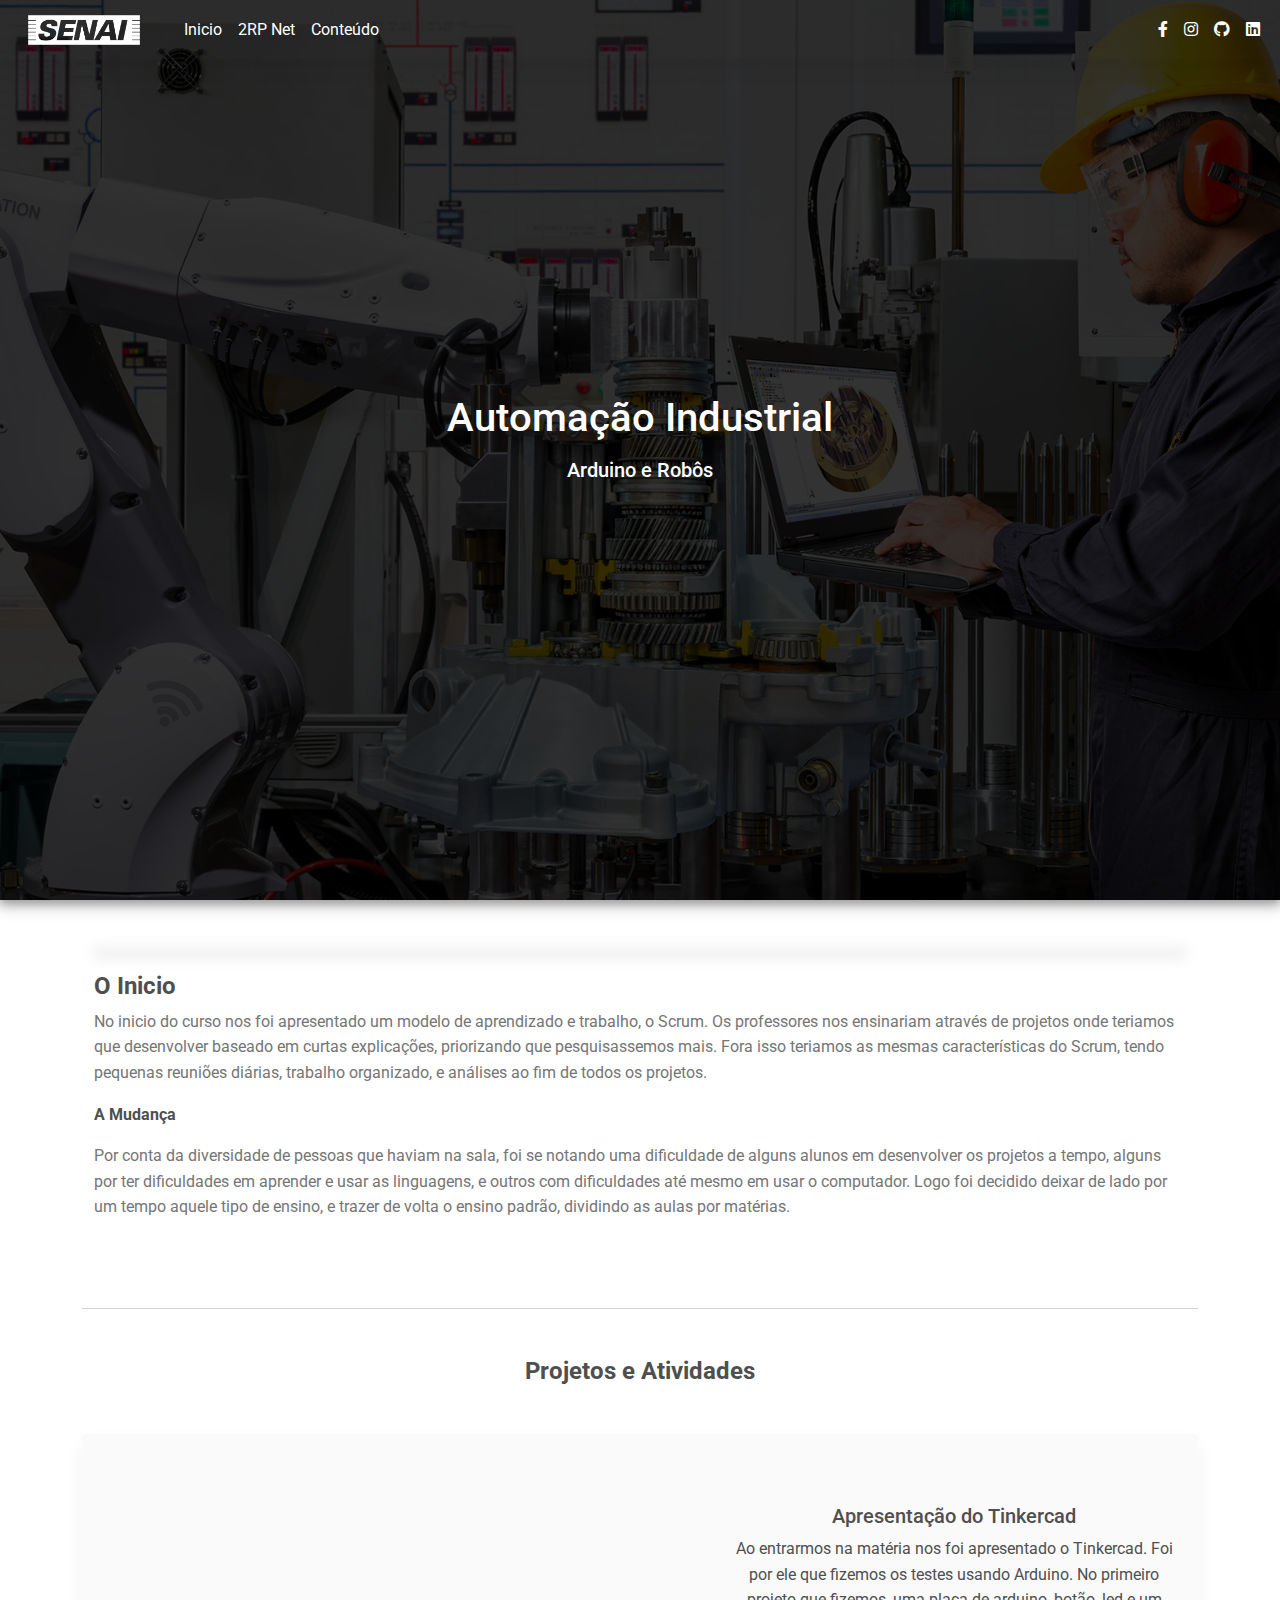
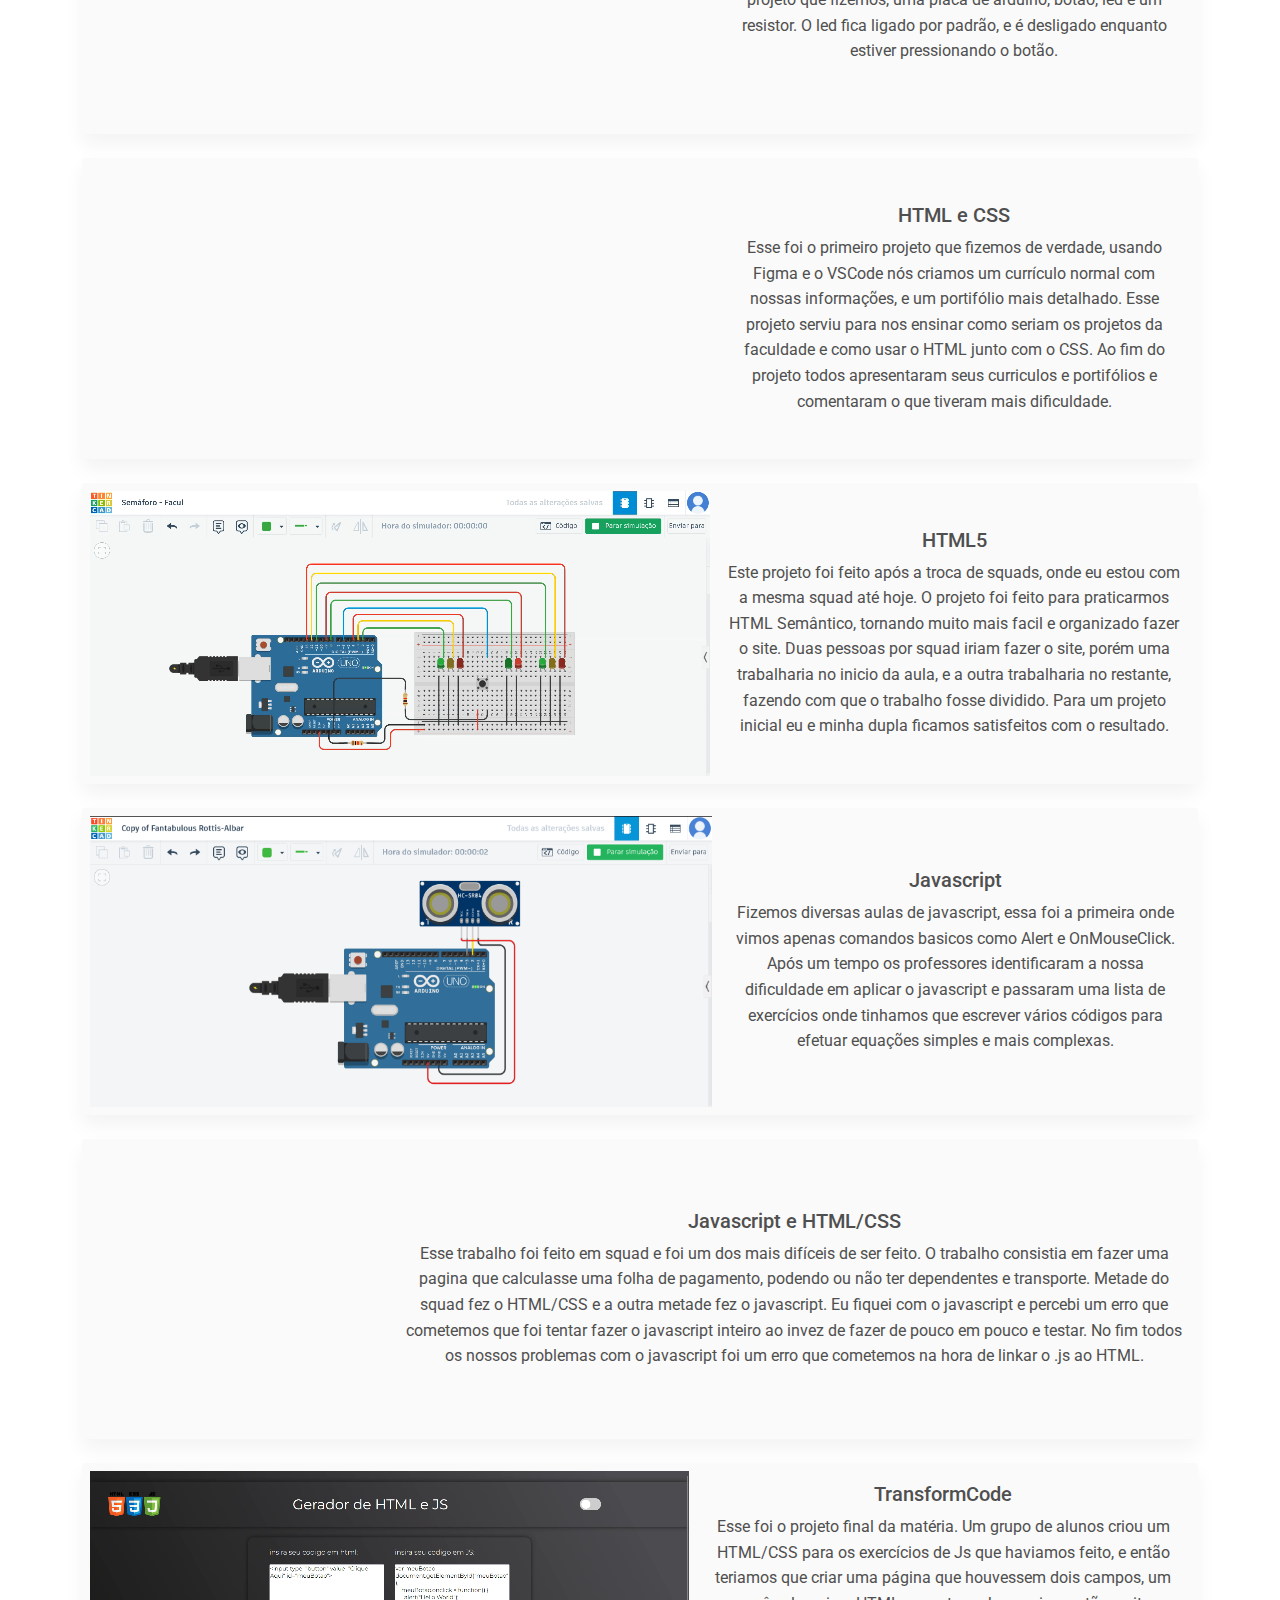
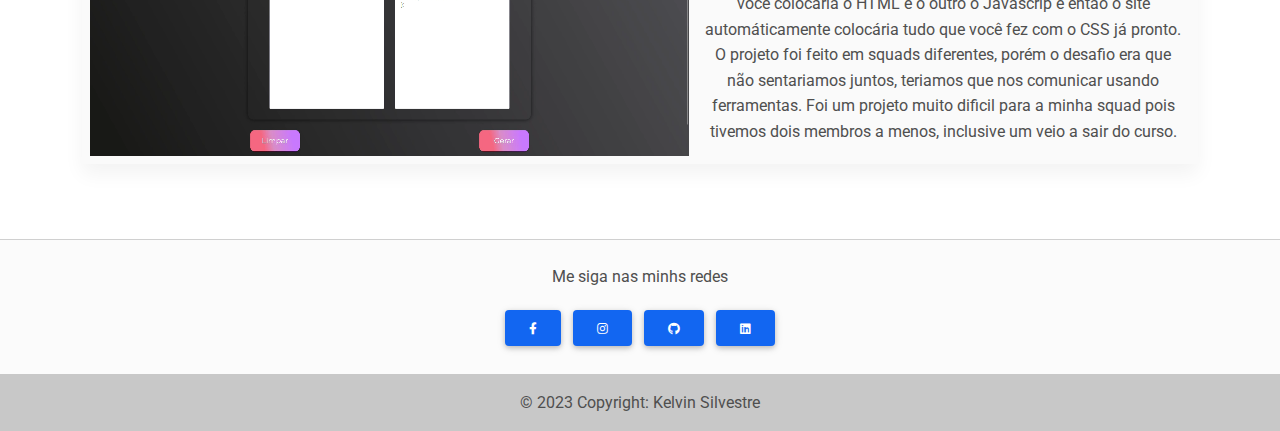
==== FirstSemester/AI/pagina-automacao.html @ 002cf2c6 "Inicio da Pagina de AI" ====
<!DOCTYPE html>
<html lang="en">
<head>
    <meta charset="UTF-8" />
    <meta name="viewport" content="width=device-width, initial-scale=1, shrink-to-fit=no" />
    <meta http-equiv="x-ua-compatible" content="ie=edge" />
    <title>Potifolio Primeiro Semestre</title>
    <!-- Font Awesome -->
    <link rel="stylesheet" href="https://use.fontawesome.com/releases/v5.11.2/css/all.css" />
    <!-- Google Fonts Roboto -->
    <link rel="stylesheet" href="https://fonts.googleapis.com/css2?family=Roboto:wght@300;400;500;700&display=swap" />
    <!-- MDB -->
    <link rel="stylesheet" href="../css/mdb.min.css" />
    <!-- Custom styles -->
    <link rel="stylesheet" href="../css/paginas.css" />
</head>
<body>
      <!--Main Navigation-->
  <header>
    <style>
      #intro {
        background-image: url("../img/automacaoindustrial.jpg");
        height: 100vh;
      }

      /* Height for devices larger than 576px */
      @media (min-width: 992px) {
        #intro {
          margin-top: -58.59px;
        }
      }

      .navbar .nav-link {
        color: #fff !important;
      }
    </style>

    <!-- Navbar -->
    <nav class="navbar navbar-expand-lg navbar-dark d-none d-lg-block" style="z-index: 2000;">
      <div class="container-fluid">
        <!-- Navbar brand -->
        <a class="navbar-brand nav-link" target="_blank" href="https://www.sp.senai.br">
          <img src="../img/senai-logo.png" alt="" height="30">
        </a>
        <button class="navbar-toggler" type="button" data-mdb-toggle="collapse" data-mdb-target="#navbarExample01"
          aria-controls="navbarExample01" aria-expanded="false" aria-label="Toggle navigation">
          <i class="fas fa-bars"></i>
        </button>
        <div class="collapse navbar-collapse" id="navbarExample01">
          <ul class="navbar-nav me-auto mb-2 mb-lg-0">
            <li class="nav-item active">
              <a class="nav-link" aria-current="page" href="../index.html">Inicio</a>
            </li>
            <li class="nav-item">
              <a class="nav-link" href="https://www.2rpnet.com.br/pt" rel="nofollow"
                target="_blank">2RP Net</a>
            </li>
            <li class="nav-item">
              <a class="nav-link" href="#corte">Conteúdo</a>
            </li>
          </ul>

          <ul class="navbar-nav d-flex flex-row">
            <!-- Icons -->
            <li class="nav-item me-3 me-lg-0">
             
            </li>
            <li class="nav-item me-3 me-lg-0">
              <a class="nav-link" href="https://www.facebook.com/kelvin.silvestre.5" rel="nofollow" target="_blank">
                <i class="fab fa-facebook-f"></i>
              </a>
            </li>
            <li class="nav-item me-3 me-lg-0">
              <a class="nav-link" href="https://www.instagram.com/eokelvio/" rel="nofollow" target="_blank">
                <i class="fab fa-instagram"></i>
              </a>
            </li>
            <li class="nav-item me-3 me-lg-0">
              <a class="nav-link" href="https://github.com/eoKelvio" rel="nofollow" target="_blank">
                <i class="fab fa-github"></i>
              </a>
            </li>
            <li class="nav-item me-3 me-lg-0">
              <a class="nav-link" href="https://www.linkedin.com/in/kelvin-silvestre-2694211ba/" rel="nofollow" target="_blank">
                <i class="fab fa-linkedin"></i>
              </a>
            </li>
          </ul>
        </div>
      </div>
    </nav>
    <!-- Navbar -->

    <!-- Background image -->
    <div id="intro" class="bg-image shadow-2-strong">
      <div class="mask" style="background-color: rgba(0, 0, 0, 0.8);">
        <div class="container d-flex align-items-center justify-content-center text-center h-100">
          <div class="text-white">
            <h1 class="mb-3">Automação Industrial</h1>
            <h5 class="mb-4">Arduino e Robôs</h5>
            
          </div>
        </div>
      </div>
    </div>
    <!-- Background image -->
  </header>
  <!--Main Navigation-->

  <!--Main layout-->
  <main class="mt-5">
    <div class="container">
      <!--Section: Content-->
      <section>
        <div class="row">
          <div class="col-md-6 gx-5 mb-4">
            <div class="bg-image hover-overlay ripple shadow-2-strong" data-mdb-ripple-color="light">
              
              <a href="#!">
                <div class="mask" style="background-color: rgba(251, 251, 251, 0.15);"></div>
              </a>
            </div>
          </div>

          <div class="col-md-6 gx-5 mb-4">
            <h4><strong>O Inicio</strong></h4>
            <p class="text-muted">
              No inicio do curso nos foi apresentado um modelo de aprendizado e trabalho, o Scrum. Os professores nos ensinariam
              através de projetos onde teriamos que desenvolver baseado em curtas explicações, priorizando que pesquisassemos mais.
              Fora isso teriamos as mesmas características do Scrum, tendo pequenas reuniões diárias, trabalho organizado, e análises
              ao fim de todos os projetos.
            </p>
            <p><strong>A Mudança</strong></p>
            <p class="text-muted">
              Por conta da diversidade de pessoas que haviam na sala, foi se notando uma dificuldade de alguns alunos em desenvolver
              os projetos a tempo, alguns por ter dificuldades em aprender e usar as linguagens, e outros com dificuldades até mesmo
              em usar o computador. Logo foi decidido deixar de lado por um tempo aquele tipo de ensino, e trazer de volta o ensino
              padrão, dividindo as aulas por matérias.
            </p>
          </div>
        </div>
      </section>
      <!--Section: Content-->

      <hr class="my-5" id="corte" />

      <!--Section: Content-->
      <section class="text-center">
        <h4 class="mb-5"><strong>Projetos e Atividades</strong></h4>

        <div class="row">
          <div class="col-lg-4 col-md-12 mb-4">
            <div class="card">
              <div class="bg-image hover-overlay ripple" data-mdb-ripple-color="light">
                <video id="videos" src="./video/ledcombotao.mp4"/>
              </div>
              <div class="card-body">
                <h5 class="card-title">Apresentação do Tinkercad</h5>
                <p class="card-text">
                  Ao entrarmos na matéria nos foi apresentado o Tinkercad. Foi por ele que fizemos os testes
                  usando Arduino. No primeiro projeto que fizemos, uma placa de arduino, botão, led e um resistor.
                  O led fica ligado por padrão, e é desligado enquanto estiver pressionando o botão.
                </p>
              </div>
            </div>
          </div>

          <div class="col-lg-4 col-md-6 mb-4">
            <div class="card">
              <div class="bg-image hover-overlay ripple" data-mdb-ripple-color="light">
                <video id="videos" src="./video/ledsequencia.mp4"/>
              </div>
              <div class="card-body">
                <h5 class="card-title">HTML e CSS</h5>
                <p class="card-text">
                  Esse foi o primeiro projeto que fizemos de verdade, usando Figma e o VSCode nós criamos um currículo normal
                  com nossas informações, e um portifólio mais detalhado. Esse projeto serviu para nos ensinar como seriam os projetos 
                  da faculdade e como usar o HTML junto com o CSS. Ao fim do projeto todos apresentaram seus curriculos e portifólios
                  e comentaram o que tiveram mais dificuldade. 
                </p>
                
              </div>
            </div>
          </div>

          <div class="col-lg-4 col-md-6 mb-4">
            <div class="card">
              <div class="bg-image hover-overlay ripple" data-mdb-ripple-color="light">
                <video id="videos" src="./video/semaforo.mp4"/>
              </div>
              <div class="card-body">
                <h5 class="card-title">HTML5</h5>
                <p class="card-text">
                  Este projeto foi feito após a troca de squads, onde eu estou com a mesma squad até hoje. O projeto foi feito para praticarmos
                  HTML Semântico, tornando muito mais facil e organizado fazer o site. Duas pessoas por squad iriam fazer o site, porém uma trabalharia
                  no inicio da aula, e a outra trabalharia no restante, fazendo com que o trabalho fosse dividido. Para um projeto inicial
                  eu e minha dupla ficamos satisfeitos com o resultado.
                </p>
                
              </div>
            </div>
          </div>
        </div>

        <div class="row">
          <div class="col-lg-4 col-md-12 mb-4">
            <div class="card">
              <div class="bg-image hover-overlay ripple" data-mdb-ripple-color="light">
                <img id="imagens" class="sensorsom" src="./image/sensor.png"/>
              </div>
              <div class="card-body">
                <h5 class="card-title">Javascript</h5>
                <p class="card-text">
                  Fizemos diversas aulas de javascript, essa foi a primeira onde vimos apenas comandos basicos como Alert e OnMouseClick.
                  Após um tempo os professores identificaram a nossa dificuldade em aplicar o javascript e passaram uma lista de exercícios
                  onde tinhamos que escrever vários códigos para efetuar equações simples e mais complexas.
                </p>
              </div>
            </div>
          </div>

          <div class="col-lg-4 col-md-6 mb-4">
            <div class="card">
              <div class="bg-image hover-overlay ripple" data-mdb-ripple-color="light">
                <video id="videos" src="./video/pagamento.mp4"/>
              </div>
              <div class="card-body">
                <h5 class="card-title">Javascript e HTML/CSS</h5>
                <p class="card-text">
                  Esse trabalho foi feito em squad e foi um dos mais difíceis de ser feito. O trabalho consistia em fazer uma pagina que 
                  calculasse uma folha de pagamento, podendo ou não ter dependentes e transporte. Metade do squad fez o HTML/CSS e a outra metade
                  fez o javascript. Eu fiquei com o javascript e percebi um erro que cometemos que foi tentar fazer o javascript inteiro
                  ao invez de fazer de pouco em pouco e testar. No fim todos os nossos problemas com o javascript foi um erro que
                  cometemos na hora de linkar o .js ao HTML.
                </p>  
              </div>
            </div>
          </div>

          <div class="col-lg-4 col-md-6 mb-4">
            <div class="card">
              <div class="bg-image hover-overlay ripple" data-mdb-ripple-color="light">
                <video id="videos" src="./video/transformcode.mp4"/>
              </div>
              <div class="card-body">
                <h5 class="card-title">TransformCode</h5>
                <p class="card-text">
                  Esse foi o projeto final da matéria. Um grupo de alunos criou um HTML/CSS para os exercícios de Js que haviamos
                  feito, e então teriamos que criar uma página que houvessem dois campos, um você colocaria o HTML e o outro
                  o Javascrip e então o site automáticamente colocária tudo que você fez com o CSS já pronto. O projeto foi feito
                  em squads diferentes, porém o desafio era que não sentariamos juntos, teriamos que nos comunicar usando ferramentas.
                  Foi um projeto muito dificil para a minha squad pois tivemos dois membros a menos, inclusive um veio a sair do curso.
                </p>
              </div>
            </div>
          </div>
      </section>

      <br><br>
      <!--Section: Content-->


      <!--Section: Content-->
      
      <!--Section: Content-->
    </div>
  </main>
  <!--Main layout-->

  <!--Footer-->
  <footer class="bg-light text-lg-start">

    <hr class="m-0" />

    <div class="text-center py-4 align-items-center">
      <p>Me siga nas minhs redes</p>
      <a href="https://www.facebook.com/kelvin.silvestre.5" class="btn btn-primary m-1" role="button"
        rel="nofollow" target="_blank">
        <i class="fab fa-facebook-f"></i>
      </a>
      <a href="https://www.instagram.com/eokelvio/" class="btn btn-primary m-1" role="button" rel="nofollow"
        target="_blank">
        <i class="fab fa-instagram"></i>
      </a>
      <a href="https://github.com/eoKelvio" class="btn btn-primary m-1" role="button" rel="nofollow"
        target="_blank">
        <i class="fab fa-github"></i>
      </a>
      <a href="https://www.linkedin.com/in/kelvin-silvestre-2694211ba/" class="btn btn-primary m-1" role="button" rel="nofollow"
        target="_blank">
        <i class="fab fa-linkedin"></i>
      </a>
    </div>

    <!-- Copyright -->
    <div class="text-center p-3" style="background-color: rgba(0, 0, 0, 0.2);">
      © 2023 Copyright:
      <a>Kelvin Silvestre</a>
    </div>
    <!-- Copyright -->
  </footer>
  <!--Footer-->
    <!-- MDB -->
    <script type="text/javascript" src="../js/mdb.min.js"></script>
    <!-- Custom scripts -->
    <script type="text/javascript" src="../js/script.js"></script>
</body>
</html>
---- FirstSemester/css/paginas.css ----
.row {
    display: flex;
    flex-direction: column;
   }
   
   .card {
       display: flex;
       flex-direction: row;
       height: auto;
       width: auto;
       justify-content: center;
       align-items: center;
       background-color: rgb(250, 250, 250);
   }
   
   .card-body{
       width: 40%;
   }
   
   .mb-4{
       width: auto;
   }
   
   .inicial{
       width: 700px;
   }
   
   #videos{
       height: 293px;
       width: auto;
       padding-left: 8px;
       padding-top: 8px;
   }
   
   #imagens{
       height: 307px;
       padding-left: 8px;
       padding-top: 8px;
       padding-bottom: 8px;
   }
   
   .sensorsom{
    width: 630px;
   }
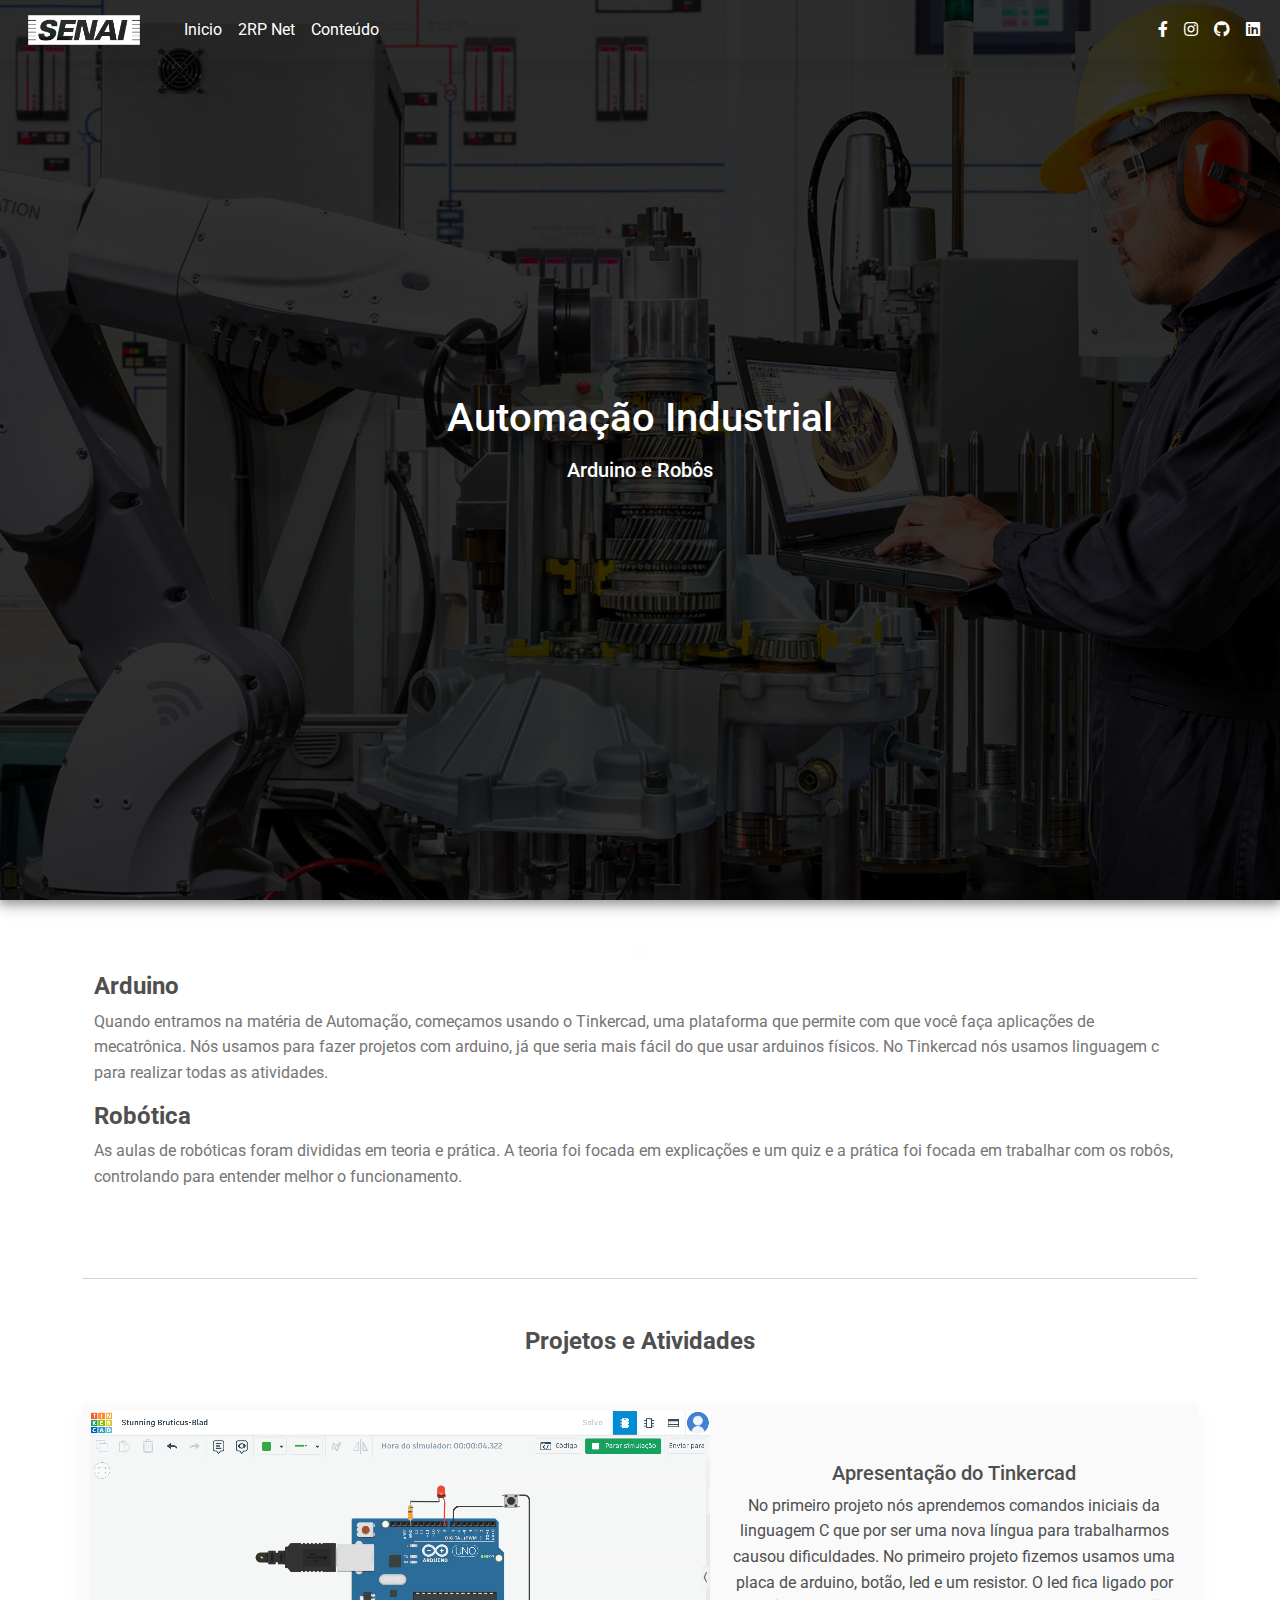
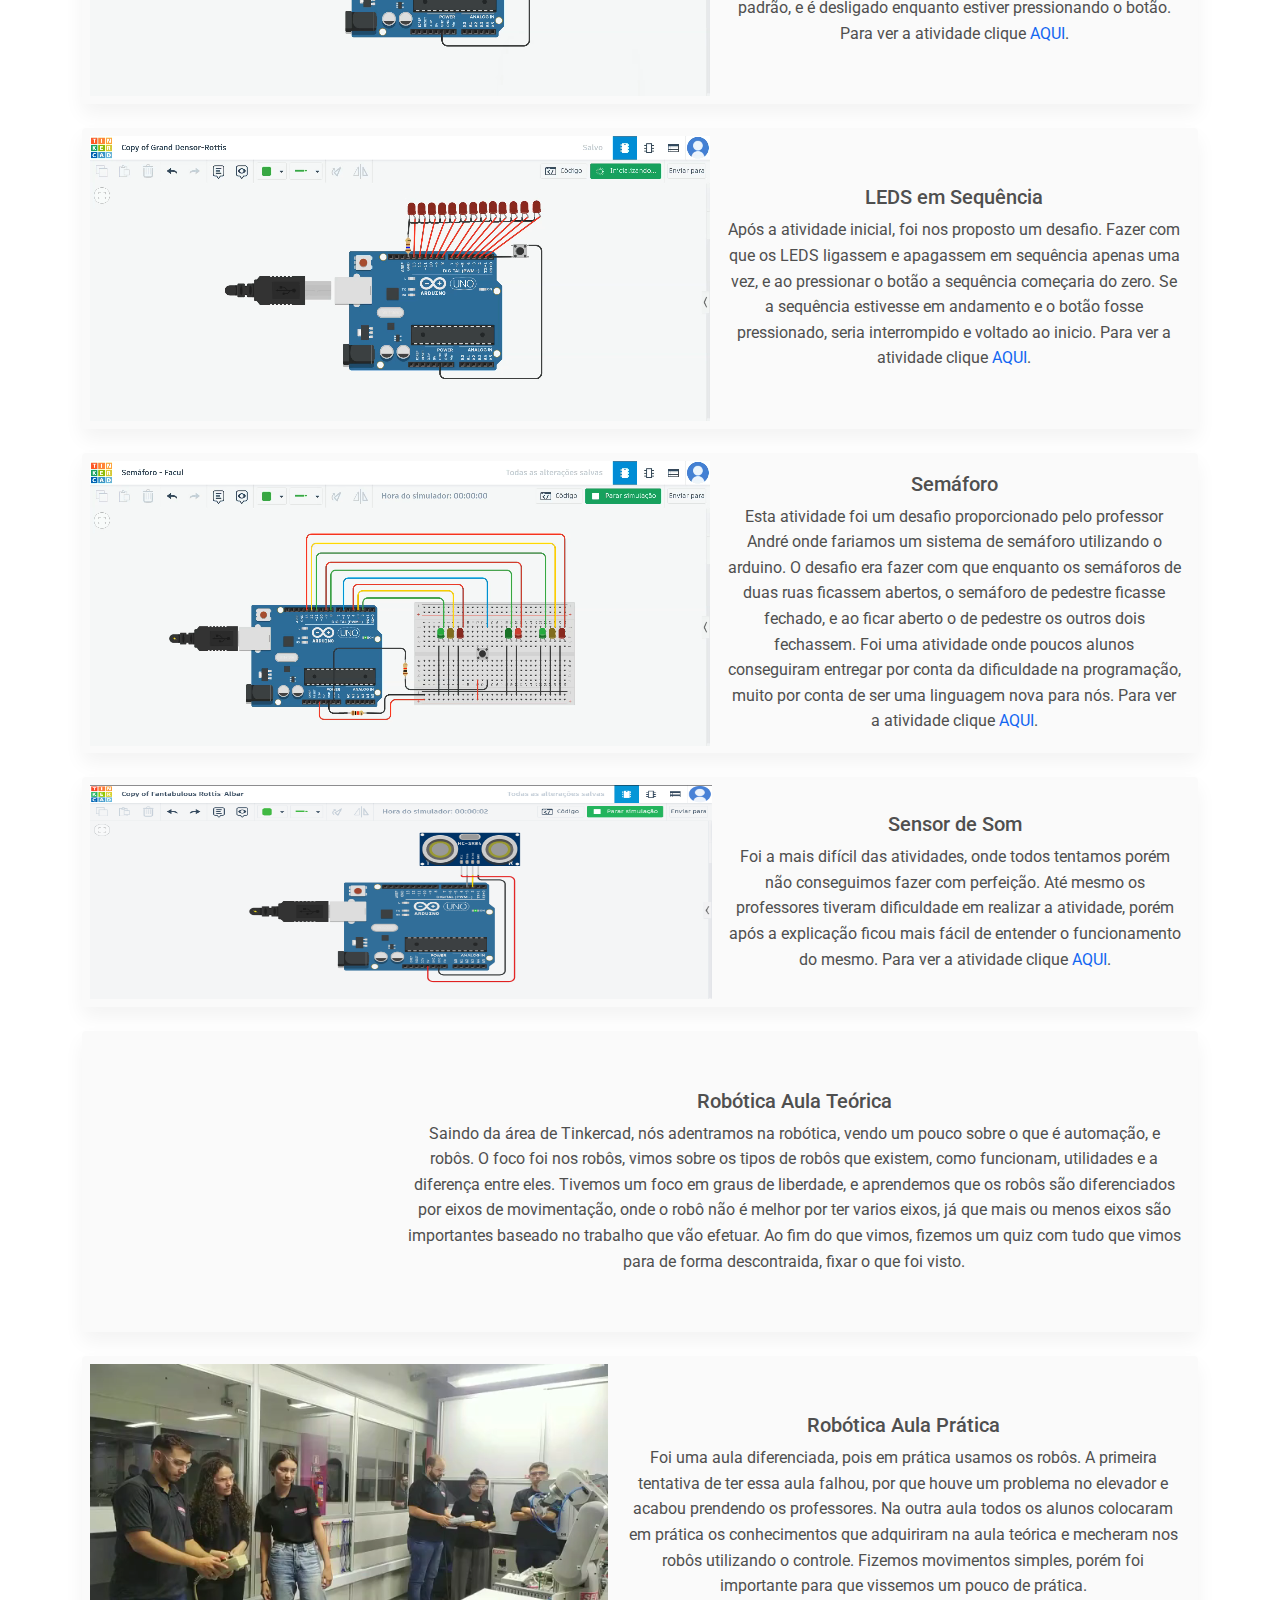
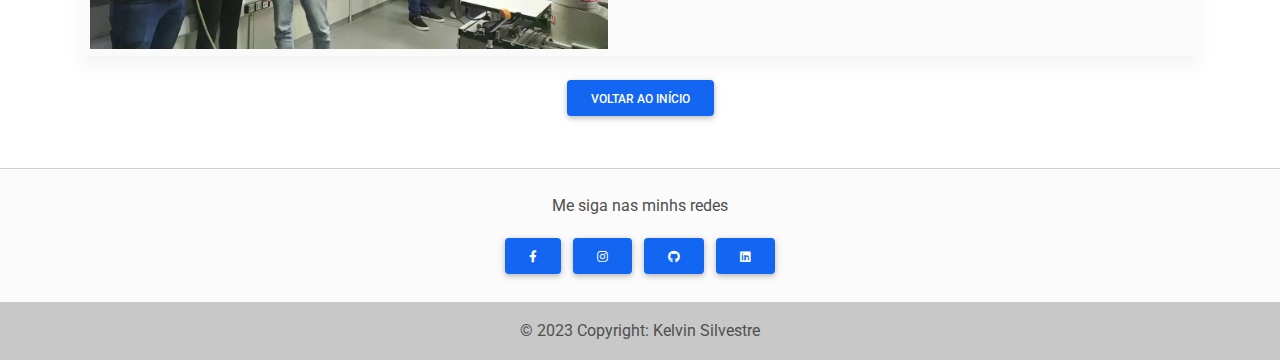
==== commit 2e16e3ef: "Iniciando Redes" ====
--- a/FirstSemester/AI/pagina-automacao.html
+++ b/FirstSemester/AI/pagina-automacao.html
@@ -123,19 +123,18 @@
           </div>
 
           <div class="col-md-6 gx-5 mb-4">
-            <h4><strong>O Inicio</strong></h4>
+            <h4><strong>Arduino</strong></h4>
             <p class="text-muted">
-              No inicio do curso nos foi apresentado um modelo de aprendizado e trabalho, o Scrum. Os professores nos ensinariam
-              através de projetos onde teriamos que desenvolver baseado em curtas explicações, priorizando que pesquisassemos mais.
-              Fora isso teriamos as mesmas características do Scrum, tendo pequenas reuniões diárias, trabalho organizado, e análises
-              ao fim de todos os projetos.
+              Quando entramos na matéria de Automação, começamos usando o Tinkercad, uma plataforma que
+              permite com que você faça aplicações de mecatrônica. Nós usamos para fazer projetos com 
+              arduino, já que seria mais fácil do que usar arduinos físicos. No Tinkercad nós usamos linguagem
+              c para realizar todas as atividades.
             </p>
-            <p><strong>A Mudança</strong></p>
+            <h4><strong>Robótica</strong></h4>
             <p class="text-muted">
-              Por conta da diversidade de pessoas que haviam na sala, foi se notando uma dificuldade de alguns alunos em desenvolver
-              os projetos a tempo, alguns por ter dificuldades em aprender e usar as linguagens, e outros com dificuldades até mesmo
-              em usar o computador. Logo foi decidido deixar de lado por um tempo aquele tipo de ensino, e trazer de volta o ensino
-              padrão, dividindo as aulas por matérias.
+              As aulas de robóticas foram divididas em teoria e prática. A teoria foi focada em explicações
+              e um quiz e a prática foi focada em trabalhar com os robôs, controlando para entender melhor 
+              o funcionamento.
             </p>
           </div>
         </div>
@@ -157,9 +156,10 @@
               <div class="card-body">
                 <h5 class="card-title">Apresentação do Tinkercad</h5>
                 <p class="card-text">
-                  Ao entrarmos na matéria nos foi apresentado o Tinkercad. Foi por ele que fizemos os testes
-                  usando Arduino. No primeiro projeto que fizemos, uma placa de arduino, botão, led e um resistor.
-                  O led fica ligado por padrão, e é desligado enquanto estiver pressionando o botão.
+                  No primeiro projeto nós aprendemos comandos iniciais da linguagem C que por ser uma nova língua para
+                  trabalharmos causou dificuldades. No primeiro projeto fizemos usamos uma placa de arduino, botão, led e um resistor.
+                  O led fica ligado por padrão, e é desligado enquanto estiver pressionando o botão. Para ver a atividade
+                  clique <a href="https://www.tinkercad.com/things/3WS4yZZCygQ-led-com-botao/editel?sharecode=q0u6oKeUzJ6Jm62TLkQzbQ1D19cK1E2gOFJMnJRHzBI" target="_blank">AQUI</a>.
                 </p>
               </div>
             </div>
@@ -171,12 +171,12 @@
                 <video id="videos" src="./video/ledsequencia.mp4"/>
               </div>
               <div class="card-body">
-                <h5 class="card-title">HTML e CSS</h5>
-                <p class="card-text">
-                  Esse foi o primeiro projeto que fizemos de verdade, usando Figma e o VSCode nós criamos um currículo normal
-                  com nossas informações, e um portifólio mais detalhado. Esse projeto serviu para nos ensinar como seriam os projetos 
-                  da faculdade e como usar o HTML junto com o CSS. Ao fim do projeto todos apresentaram seus curriculos e portifólios
-                  e comentaram o que tiveram mais dificuldade. 
+                <h5 class="card-title">LEDS em Sequência</h5>
+                <p class="card-text">
+                  Após a atividade inicial, foi nos proposto um desafio. Fazer com que os LEDS ligassem
+                  e apagassem em sequência apenas uma vez, e ao pressionar o botão a sequência começaria 
+                  do zero. Se a sequência estivesse em andamento e o botão fosse pressionado, seria interrompido
+                  e voltado ao inicio. Para ver a atividade clique <a href="https://www.tinkercad.com/things/2fok8fXkBNr-leds-em-sequencia/editel?sharecode=_AOGWeUTR6JwS14NfBlW-A9Kl31ZZ_PYLjWuoMhpIkw" target="_blank">AQUI</a>.
                 </p>
                 
               </div>
@@ -189,12 +189,14 @@
                 <video id="videos" src="./video/semaforo.mp4"/>
               </div>
               <div class="card-body">
-                <h5 class="card-title">HTML5</h5>
-                <p class="card-text">
-                  Este projeto foi feito após a troca de squads, onde eu estou com a mesma squad até hoje. O projeto foi feito para praticarmos
-                  HTML Semântico, tornando muito mais facil e organizado fazer o site. Duas pessoas por squad iriam fazer o site, porém uma trabalharia
-                  no inicio da aula, e a outra trabalharia no restante, fazendo com que o trabalho fosse dividido. Para um projeto inicial
-                  eu e minha dupla ficamos satisfeitos com o resultado.
+                <h5 class="card-title">Semáforo</h5>
+                <p class="card-text">
+                  Esta atividade foi um desafio proporcionado pelo professor André onde fariamos um sistema
+                  de semáforo utilizando o arduino. O desafio era fazer com que enquanto os semáforos de duas ruas
+                   ficassem abertos, o semáforo de pedestre ficasse fechado, e ao ficar aberto o de pedestre
+                   os outros dois fechassem. Foi uma atividade onde poucos alunos conseguiram entregar por conta
+                   da dificuldade na programação, muito por conta de ser uma linguagem nova para nós. Para ver a
+                   atividade clique <a href="https://www.tinkercad.com/things/j2K2txsx2aq-ultrasonico/editel?sharecode=Gz8Qt6Kpqqrf-bLK-QaQs-d2o6uQn0w14br02YgrdwI" target="_blank">AQUI</a>.
                 </p>
                 
               </div>
@@ -209,11 +211,11 @@
                 <img id="imagens" class="sensorsom" src="./image/sensor.png"/>
               </div>
               <div class="card-body">
-                <h5 class="card-title">Javascript</h5>
-                <p class="card-text">
-                  Fizemos diversas aulas de javascript, essa foi a primeira onde vimos apenas comandos basicos como Alert e OnMouseClick.
-                  Após um tempo os professores identificaram a nossa dificuldade em aplicar o javascript e passaram uma lista de exercícios
-                  onde tinhamos que escrever vários códigos para efetuar equações simples e mais complexas.
+                <h5 class="card-title">Sensor de Som</h5>
+                <p class="card-text">
+                 Foi a mais difícil das atividades, onde todos tentamos porém não conseguimos fazer com perfeição.
+                 Até mesmo os professores tiveram dificuldade em realizar a atividade, porém após a explicação ficou
+                 mais fácil de entender o funcionamento do mesmo. Para ver a atividade clique <a href="https://www.tinkercad.com/things/kyavEjC0CLM-sensor-de-som/editel?sharecode=qGW1yqFbkKxs6KNbD7t7xZH-XK5aaGJ7iklf3DXi8E8" target="_blank">AQUI</a>.
                 </p>
               </div>
             </div>
@@ -225,13 +227,15 @@
                 <video id="videos" src="./video/pagamento.mp4"/>
               </div>
               <div class="card-body">
-                <h5 class="card-title">Javascript e HTML/CSS</h5>
-                <p class="card-text">
-                  Esse trabalho foi feito em squad e foi um dos mais difíceis de ser feito. O trabalho consistia em fazer uma pagina que 
-                  calculasse uma folha de pagamento, podendo ou não ter dependentes e transporte. Metade do squad fez o HTML/CSS e a outra metade
-                  fez o javascript. Eu fiquei com o javascript e percebi um erro que cometemos que foi tentar fazer o javascript inteiro
-                  ao invez de fazer de pouco em pouco e testar. No fim todos os nossos problemas com o javascript foi um erro que
-                  cometemos na hora de linkar o .js ao HTML.
+                <h5 class="card-title">Robótica Aula Teórica</h5>
+                <p class="card-text">
+                 Saindo da área de Tinkercad, nós adentramos na robótica, vendo um pouco sobre o que é
+                 automação, e robôs. O foco foi nos robôs, vimos sobre os tipos de robôs que existem,
+                 como funcionam, utilidades e a diferença entre eles. Tivemos um foco em graus de liberdade,
+                 e aprendemos que os robôs são diferenciados por eixos de movimentação, onde o robô não é
+                 melhor por ter varios eixos, já que mais ou menos eixos são importantes baseado no trabalho que
+                 vão efetuar. Ao fim do que vimos, fizemos um quiz com tudo que vimos para de forma descontraida,
+                 fixar o que foi visto.
                 </p>  
               </div>
             </div>
@@ -240,20 +244,21 @@
           <div class="col-lg-4 col-md-6 mb-4">
             <div class="card">
               <div class="bg-image hover-overlay ripple" data-mdb-ripple-color="light">
-                <video id="videos" src="./video/transformcode.mp4"/>
-              </div>
-              <div class="card-body">
-                <h5 class="card-title">TransformCode</h5>
-                <p class="card-text">
-                  Esse foi o projeto final da matéria. Um grupo de alunos criou um HTML/CSS para os exercícios de Js que haviamos
-                  feito, e então teriamos que criar uma página que houvessem dois campos, um você colocaria o HTML e o outro
-                  o Javascrip e então o site automáticamente colocária tudo que você fez com o CSS já pronto. O projeto foi feito
-                  em squads diferentes, porém o desafio era que não sentariamos juntos, teriamos que nos comunicar usando ferramentas.
-                  Foi um projeto muito dificil para a minha squad pois tivemos dois membros a menos, inclusive um veio a sair do curso.
-                </p>
-              </div>
-            </div>
-          </div>
+                <video id="videos" src="./video/aulapraticaautomacao.mp4"/>
+              </div>
+              <div class="card-body">
+                <h5 class="card-title">Robótica Aula Prática</h5>
+                <p class="card-text">
+                  Foi uma aula diferenciada, pois em prática usamos os robôs. A primeira tentativa de ter essa aula
+                  falhou, por que houve um problema no elevador e acabou prendendo os professores.
+                  Na outra aula todos os alunos colocaram em prática os conhecimentos que adquiriram na aula teórica
+                  e mecheram nos robôs utilizando o controle. Fizemos movimentos simples, porém foi importante para que
+                  vissemos um pouco de prática.
+                </p>
+              </div>
+            </div>
+          </div>
+          <a id="fimdepagina" href="../index.html" class="btn btn-primary">Voltar ao Início</a>
       </section>
 
       <br><br>
--- a/FirstSemester/css/paginas.css
+++ b/FirstSemester/css/paginas.css
@@ -33,12 +33,28 @@
    }
    
    #imagens{
-       height: 307px;
+       height: 230px;
        padding-left: 8px;
        padding-top: 8px;
        padding-bottom: 8px;
    }
+
+   #primeirosite{
+    height: 307px;
+    padding-left: 8px;
+    padding-top: 8px;
+    padding-bottom: 8px;
+}
    
    .sensorsom{
     width: 630px;
-   }+   }
+   
+   #fimdepagina{
+    width: auto;
+   }
+
+   .row{
+    align-items: center;
+   }
+
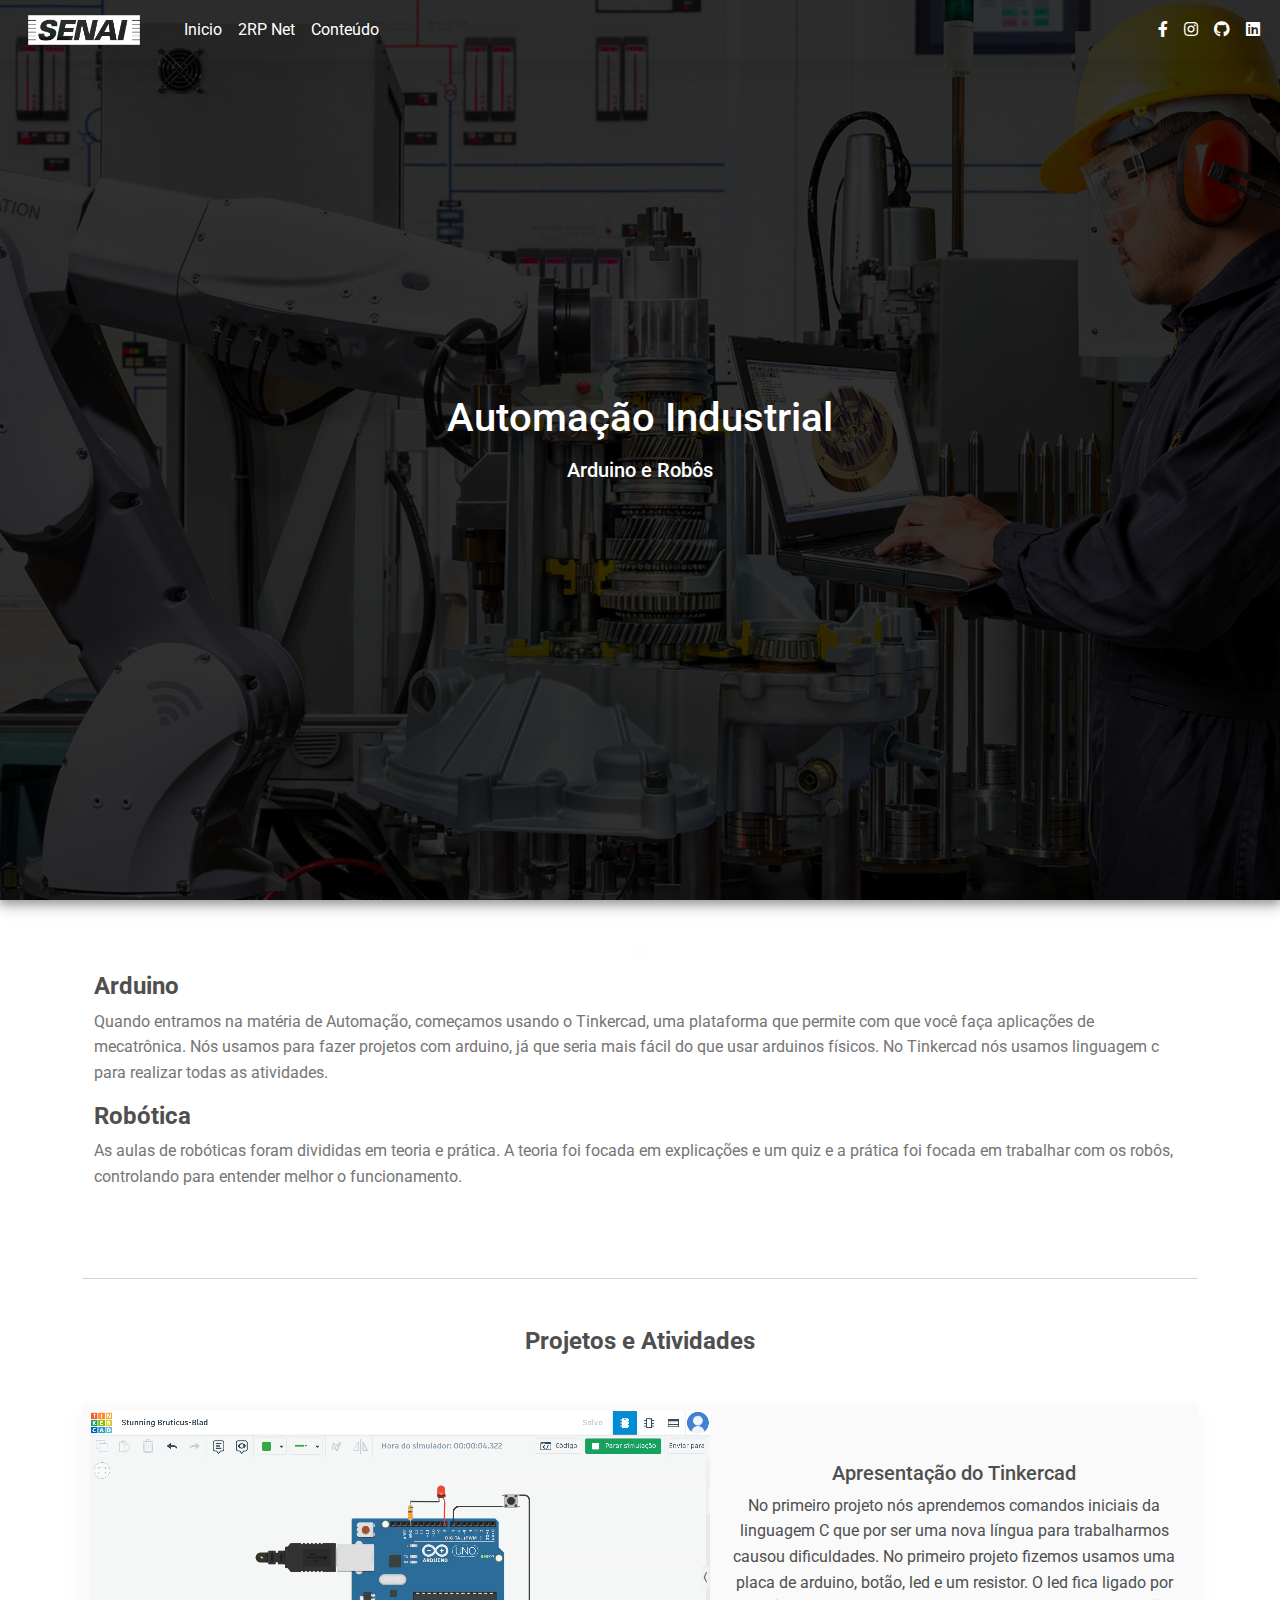
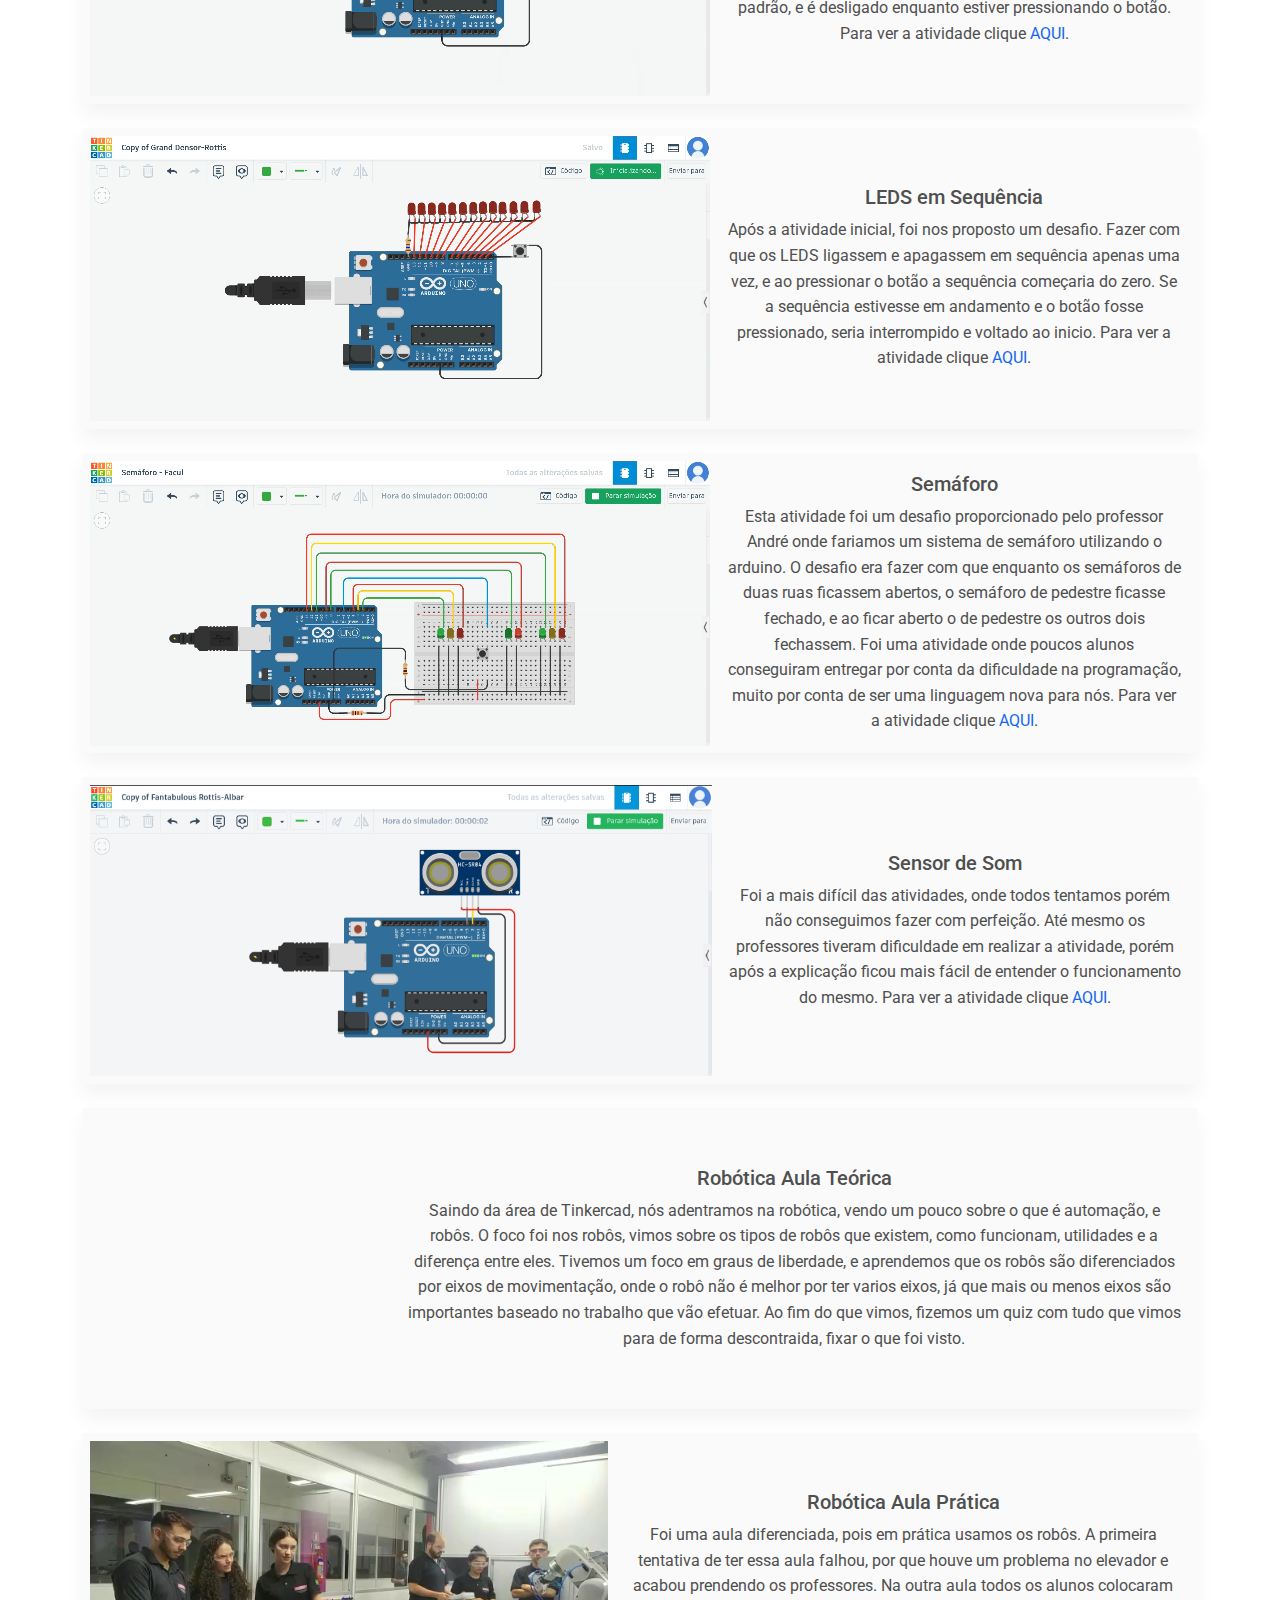
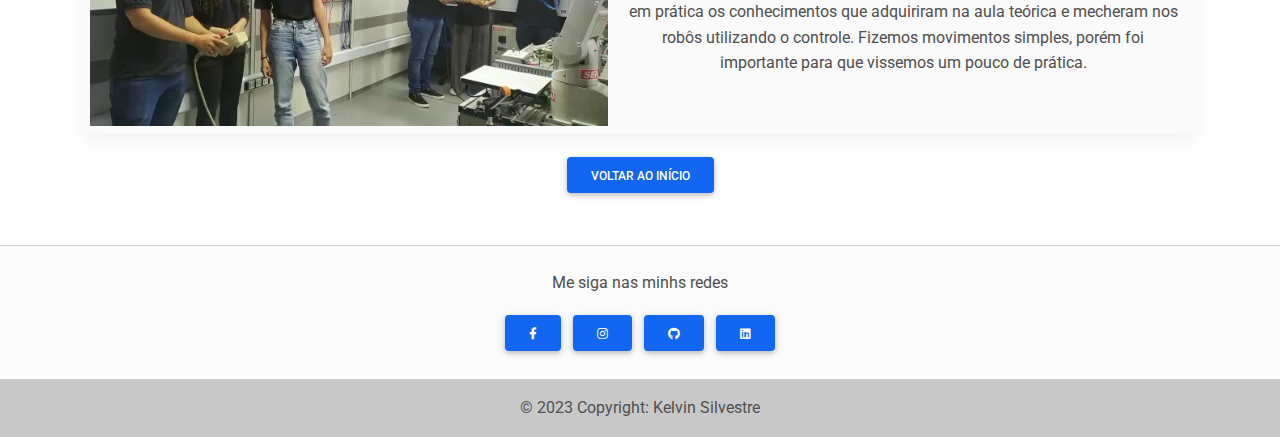
==== commit b52ee073: "Redes Concluido" ====
--- a/FirstSemester/AI/pagina-automacao.html
+++ b/FirstSemester/AI/pagina-automacao.html
@@ -208,7 +208,7 @@
           <div class="col-lg-4 col-md-12 mb-4">
             <div class="card">
               <div class="bg-image hover-overlay ripple" data-mdb-ripple-color="light">
-                <img id="imagens" class="sensorsom" src="./image/sensor.png"/>
+                <img id="imagensaumentadas" class="sensorsom" src="./image/sensor.png"/>
               </div>
               <div class="card-body">
                 <h5 class="card-title">Sensor de Som</h5>
--- a/FirstSemester/css/paginas.css
+++ b/FirstSemester/css/paginas.css
@@ -39,7 +39,7 @@
        padding-bottom: 8px;
    }
 
-   #primeirosite{
+   #imagensaumentadas{
     height: 307px;
     padding-left: 8px;
     padding-top: 8px;
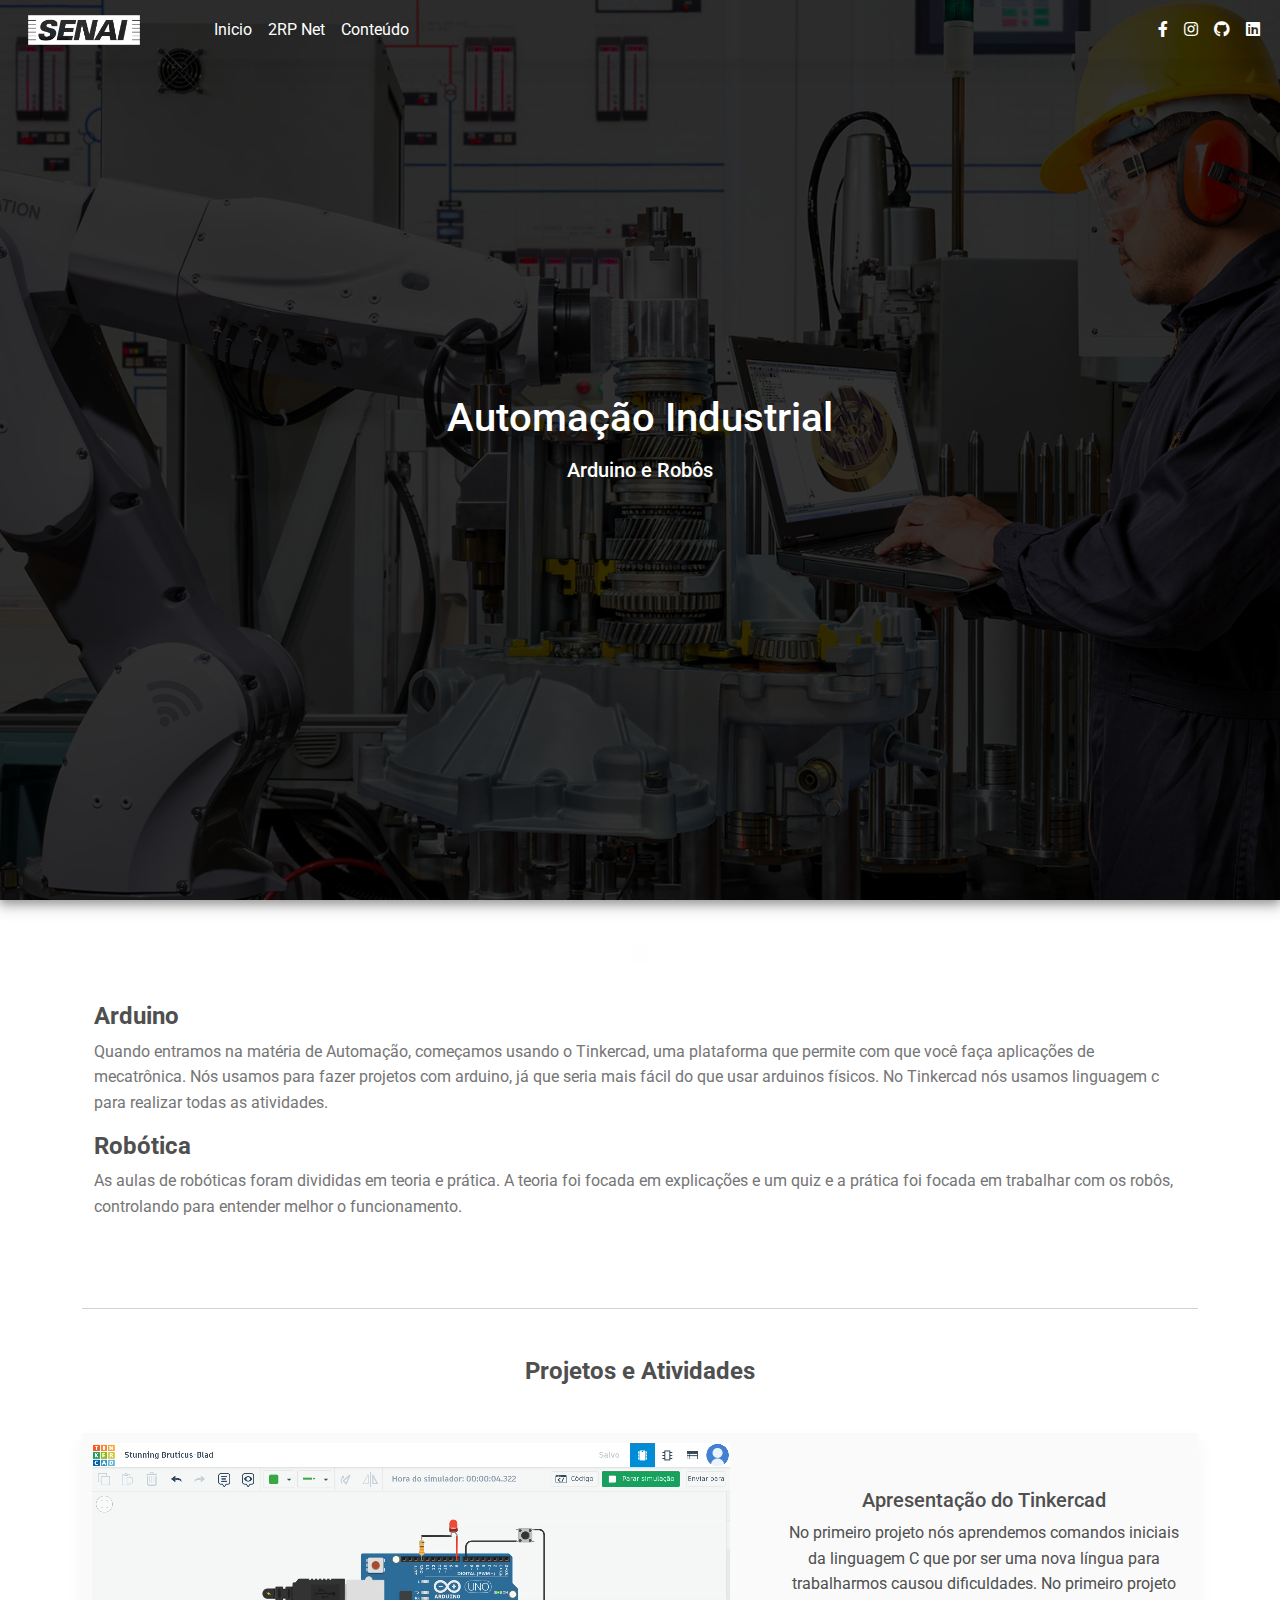
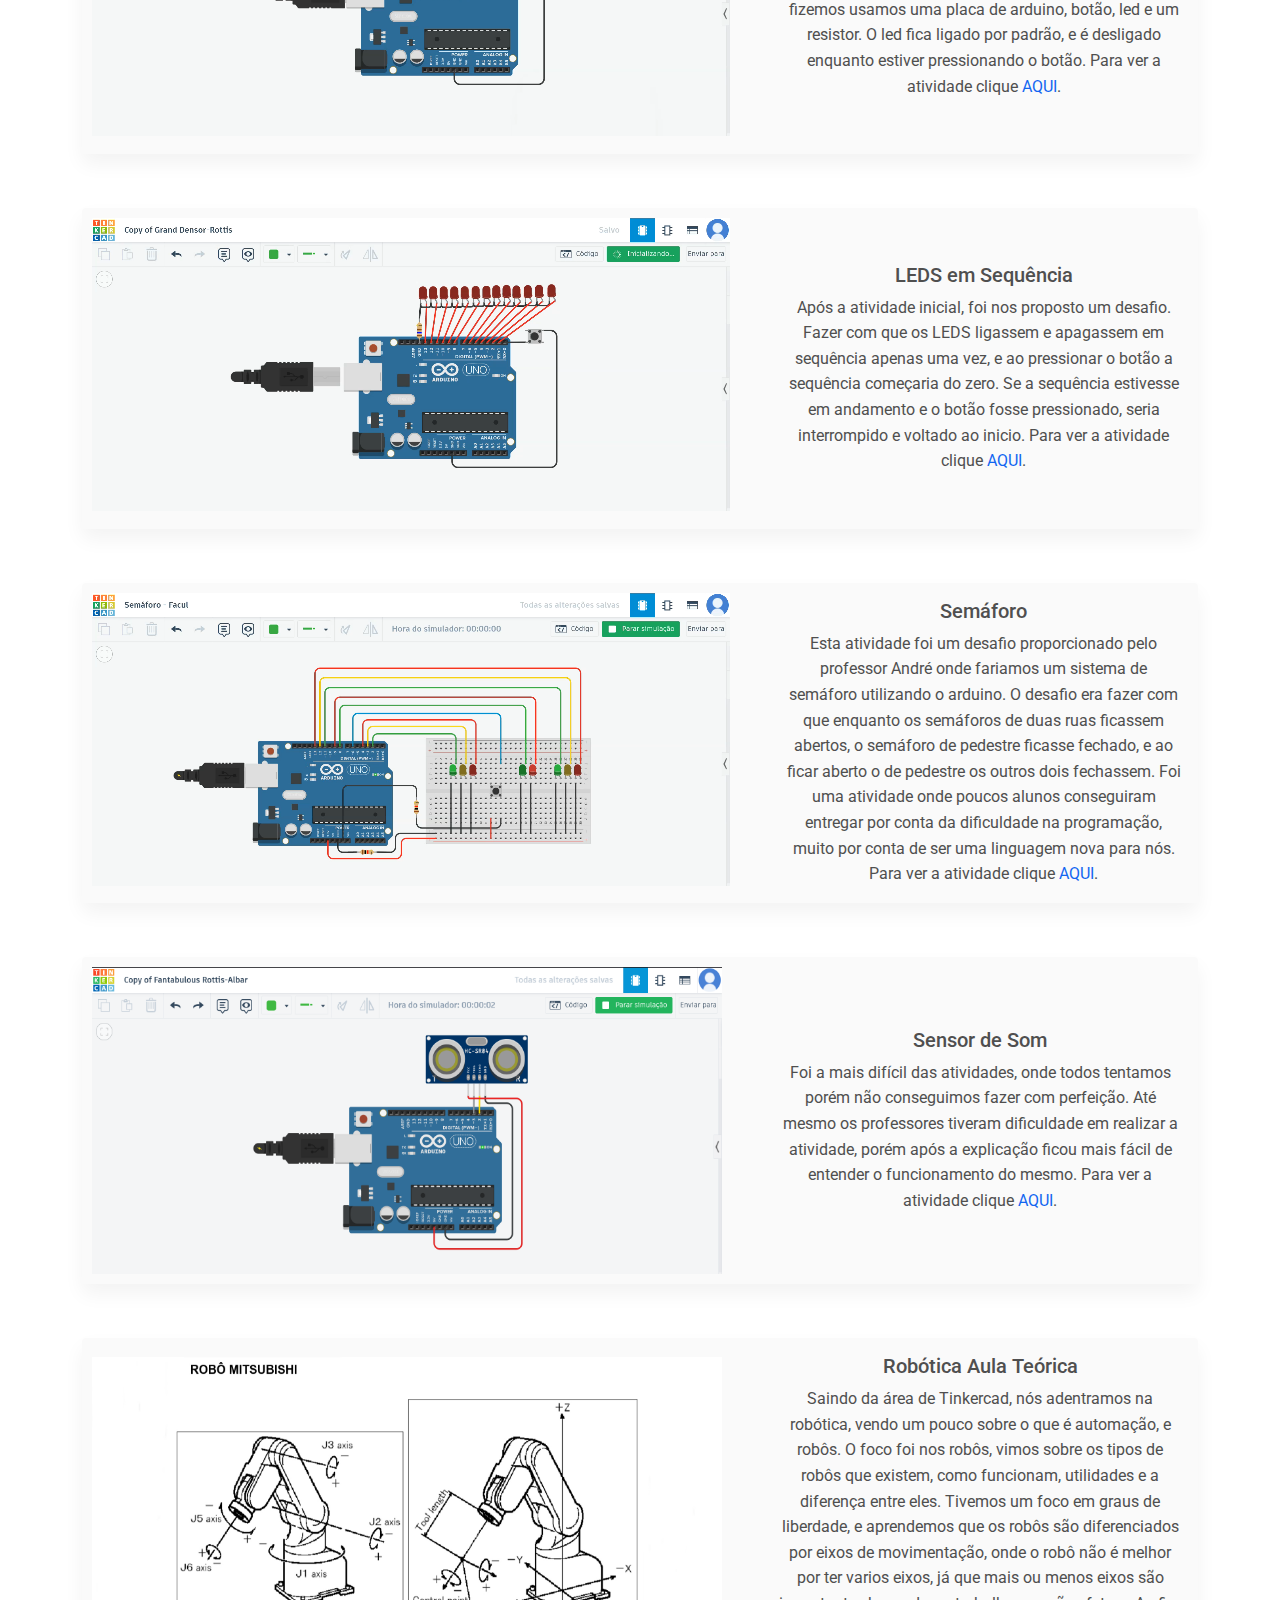
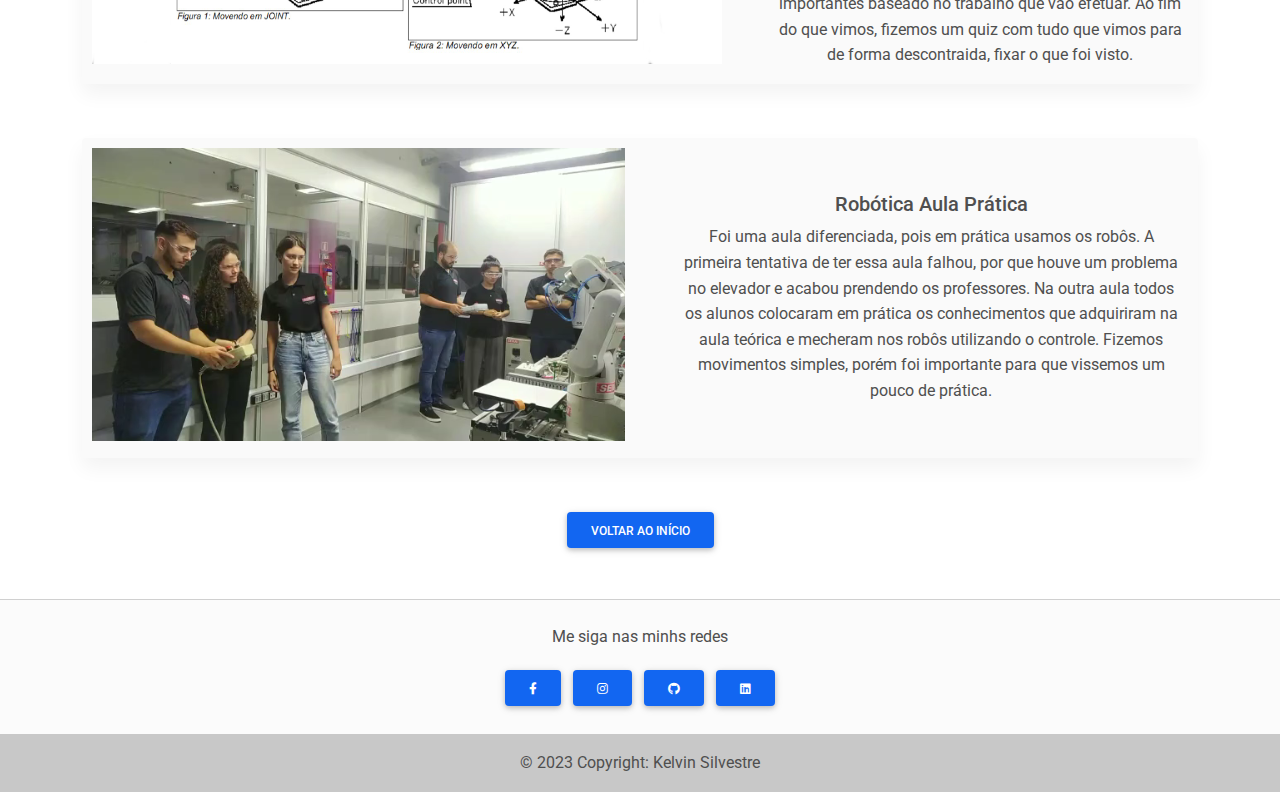
==== commit 58e019e3: "Banco finlizado" ====
--- a/FirstSemester/AI/pagina-automacao.html
+++ b/FirstSemester/AI/pagina-automacao.html
@@ -202,12 +202,10 @@
               </div>
             </div>
           </div>
-        </div>
-
-        <div class="row">
+
           <div class="col-lg-4 col-md-12 mb-4">
             <div class="card">
-              <div class="bg-image hover-overlay ripple" data-mdb-ripple-color="light">
+              <div id="caixaImagem" class="bg-image hover-overlay ripple" data-mdb-ripple-color="light">
                 <img id="imagensaumentadas" class="sensorsom" src="./image/sensor.png"/>
               </div>
               <div class="card-body">
@@ -224,7 +222,7 @@
           <div class="col-lg-4 col-md-6 mb-4">
             <div class="card">
               <div class="bg-image hover-overlay ripple" data-mdb-ripple-color="light">
-                <video id="videos" src="./video/pagamento.mp4"/>
+                <img id="imagensaumentadas" class="sensorsom" src="./image/robotica.jpg"/>
               </div>
               <div class="card-body">
                 <h5 class="card-title">Robótica Aula Teórica</h5>
--- a/FirstSemester/css/paginas.css
+++ b/FirstSemester/css/paginas.css
@@ -1,8 +1,12 @@
-.row {
-    display: flex;
-    flex-direction: column;
-   }
+    .row {
+        display: flex;
+        flex-direction: column;
+    }
    
+    .text-center, div{
+        gap: 30px;
+    }
+
    .card {
        display: flex;
        flex-direction: row;
@@ -14,7 +18,9 @@
    }
    
    .card-body{
-       width: 40%;
+       flex:1;
+       width: auto;
+       height: auto;
    }
    
    .mb-4{
@@ -28,22 +34,18 @@
    #videos{
        height: 293px;
        width: auto;
-       padding-left: 8px;
-       padding-top: 8px;
+       margin: 10px;
    }
    
    #imagens{
        height: 230px;
-       padding-left: 8px;
-       padding-top: 8px;
-       padding-bottom: 8px;
+       margin: 10px;
+      
    }
 
    #imagensaumentadas{
     height: 307px;
-    padding-left: 8px;
-    padding-top: 8px;
-    padding-bottom: 8px;
+    margin: 10px;
 }
    
    .sensorsom{
@@ -58,3 +60,22 @@
     align-items: center;
    }
 
+   .exbanco{
+    height: 330px;
+    width: 330px;
+   }
+
+  #caixaImagem{
+    transition: transform 0.3s ease;
+    transform-origin: center center;
+  }
+
+  #caixaImagem:hover{
+    transform: scale(1.2); 
+    padding-right: 1.5vw;
+  }
+  
+  
+
+
+  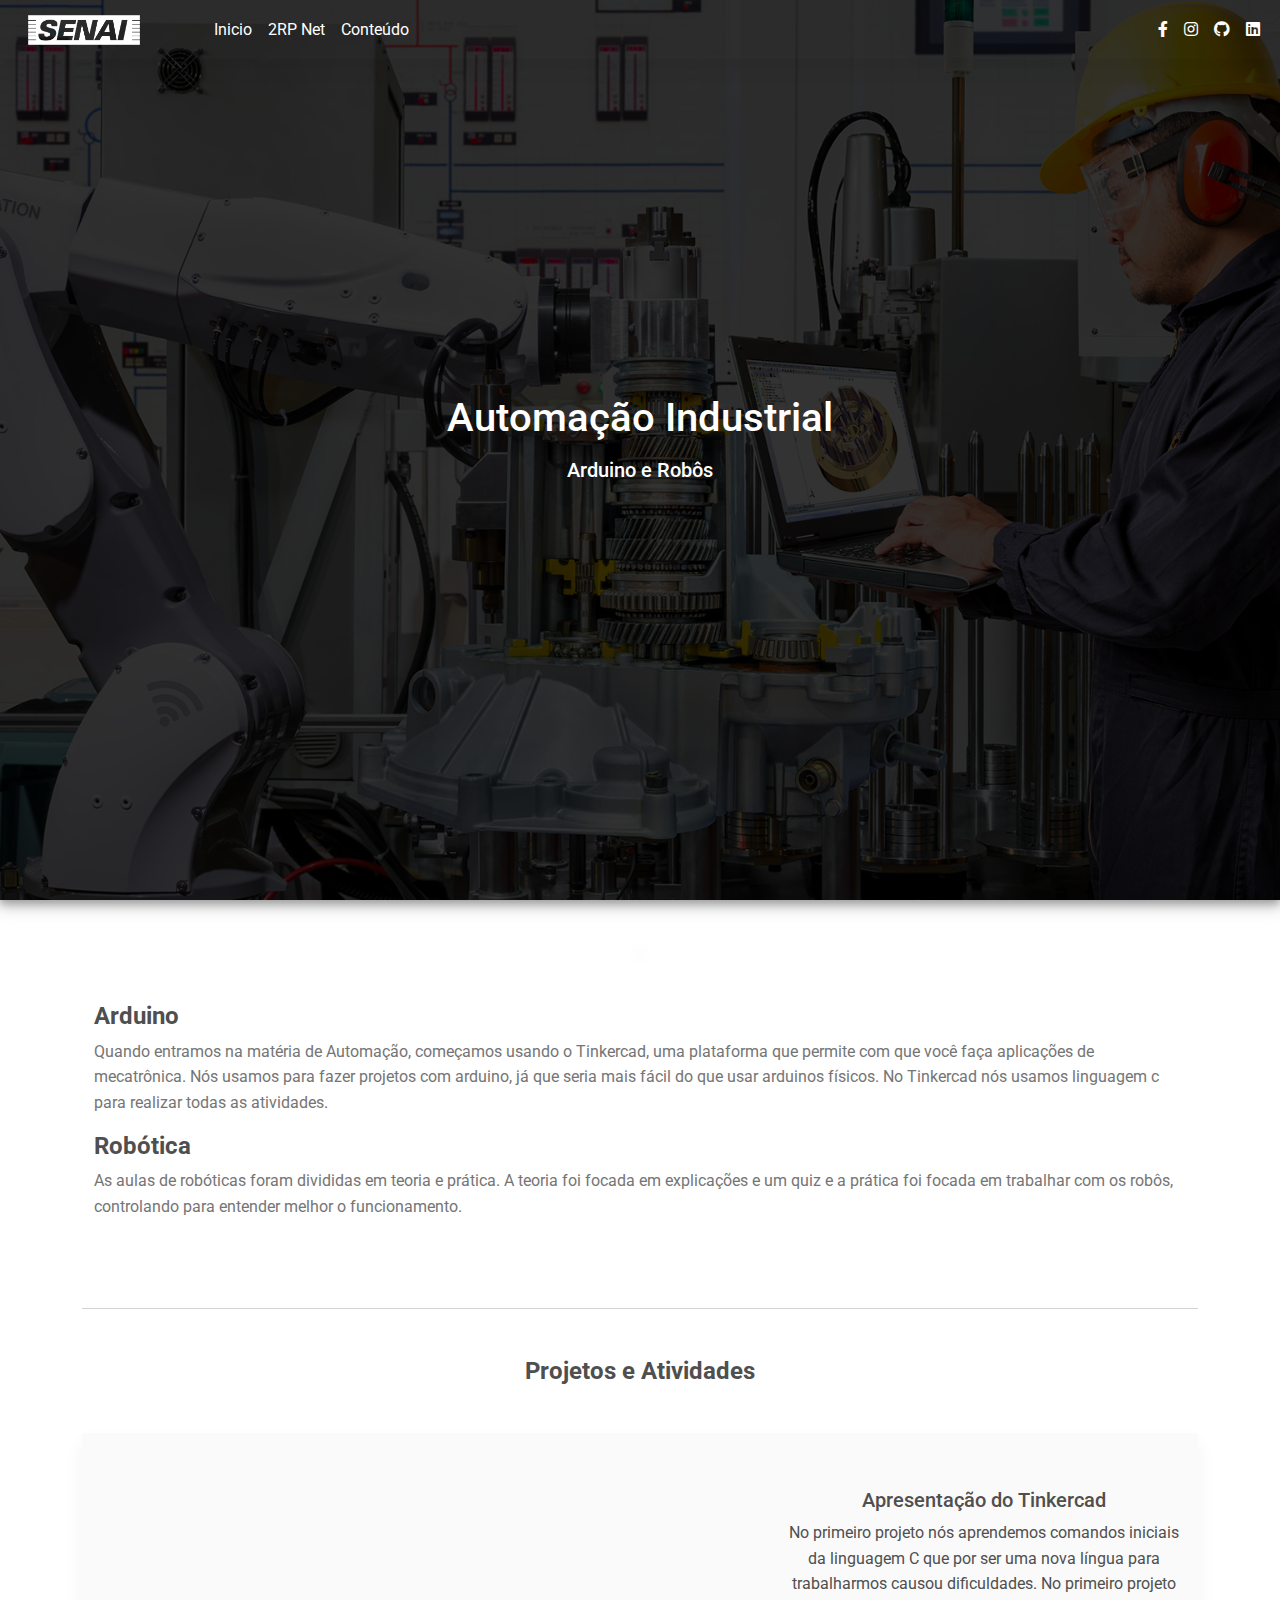
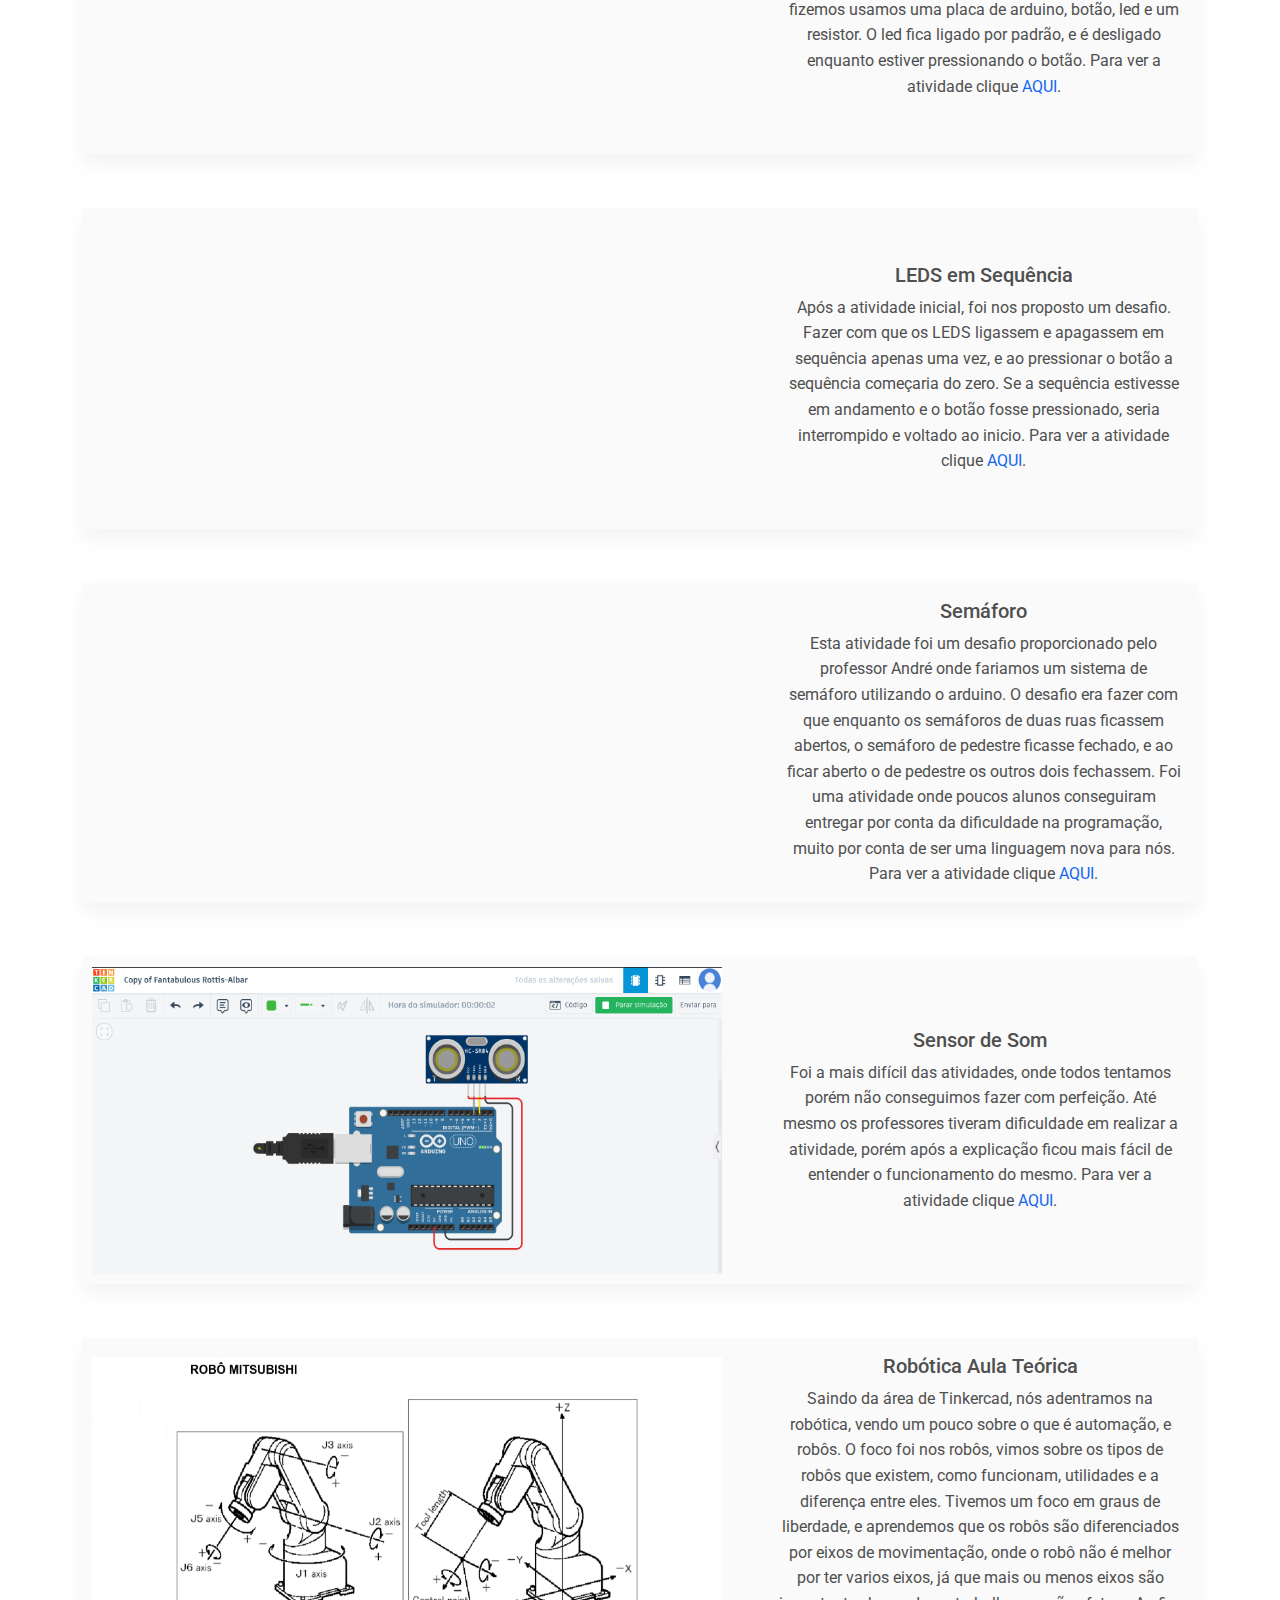
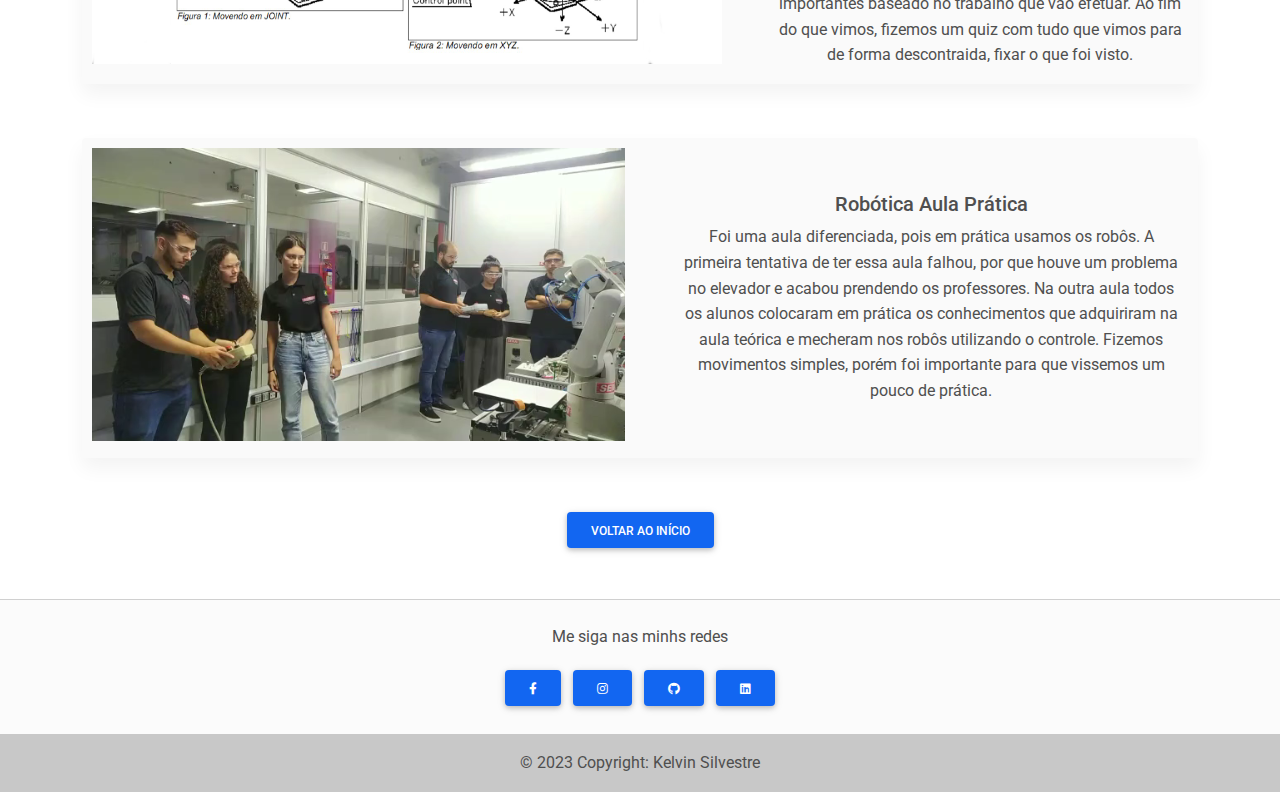
==== commit 7212dab0: "Gravação CD pronto" ====
--- a/FirstSemester/AI/pagina-automacao.html
+++ b/FirstSemester/AI/pagina-automacao.html
@@ -221,7 +221,7 @@
 
           <div class="col-lg-4 col-md-6 mb-4">
             <div class="card">
-              <div class="bg-image hover-overlay ripple" data-mdb-ripple-color="light">
+              <div id="caixaImagem" class="bg-image hover-overlay ripple" data-mdb-ripple-color="light">
                 <img id="imagensaumentadas" class="sensorsom" src="./image/robotica.jpg"/>
               </div>
               <div class="card-body">
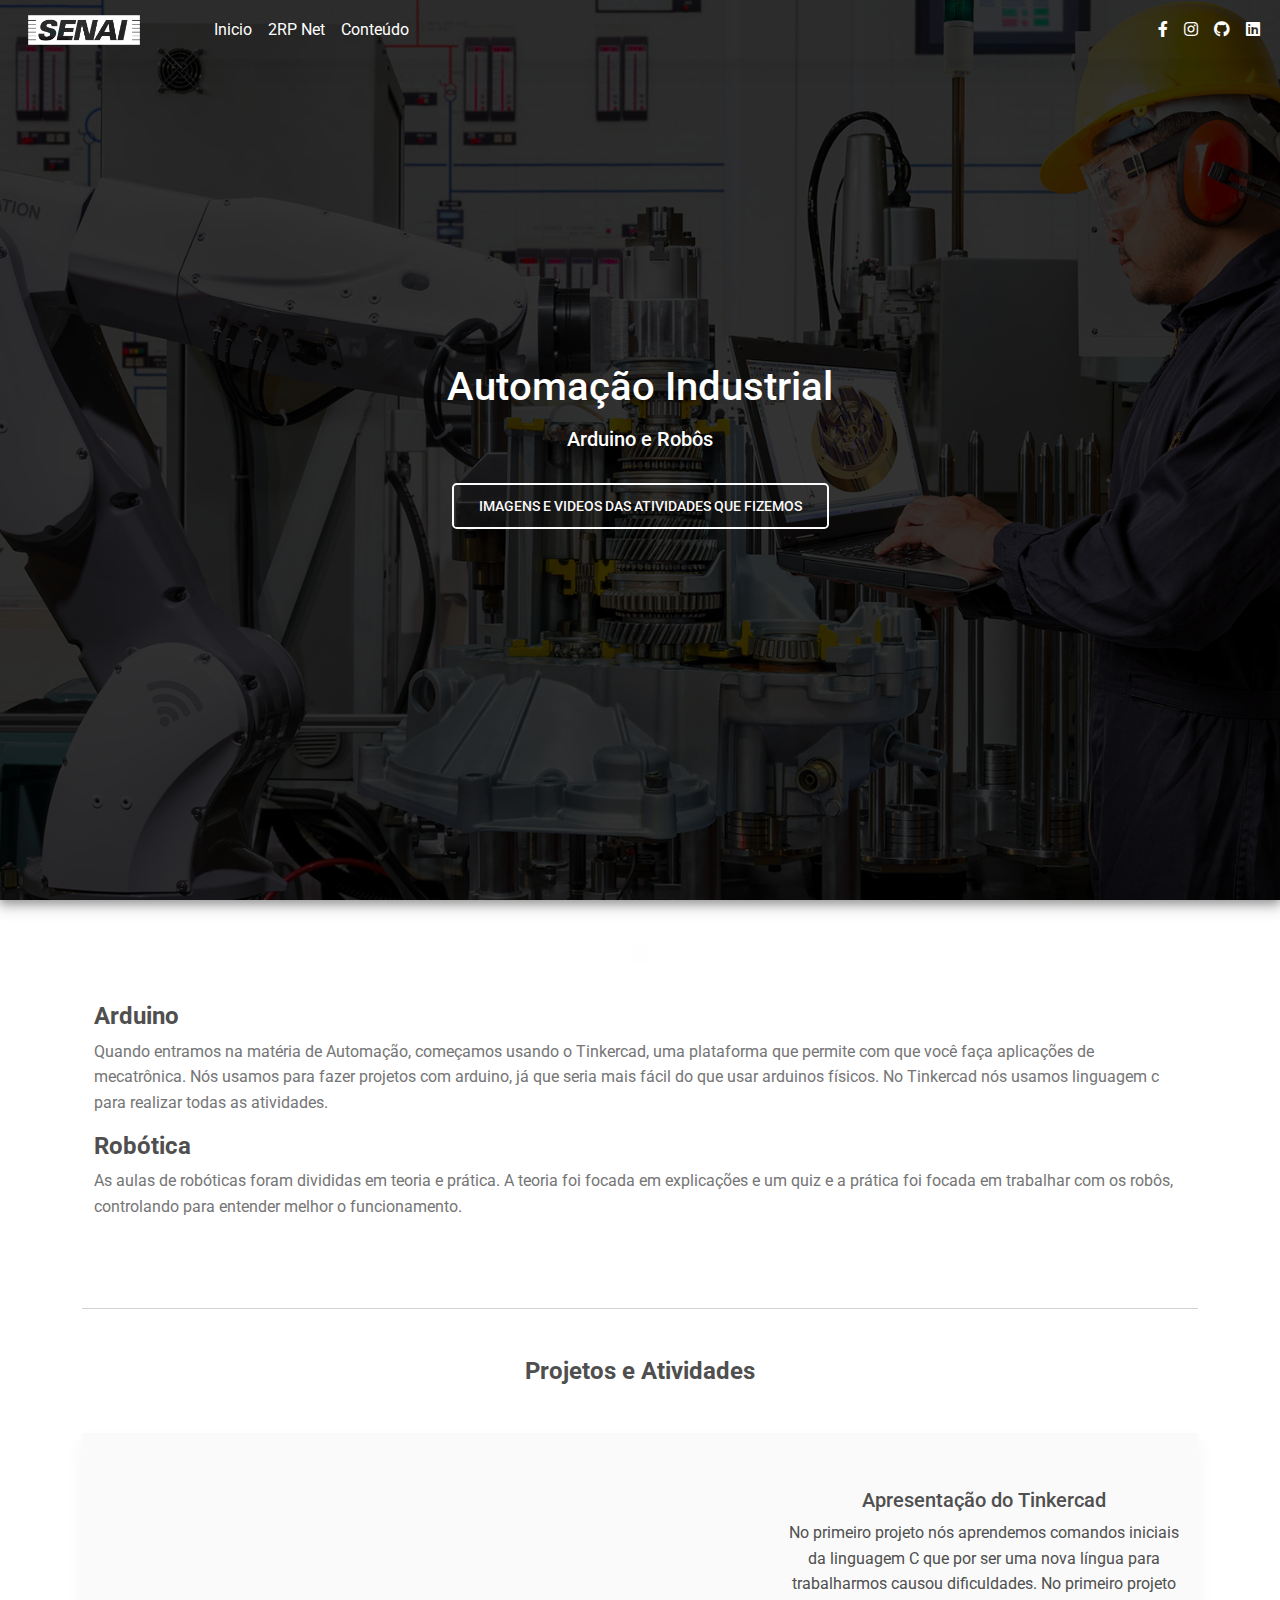
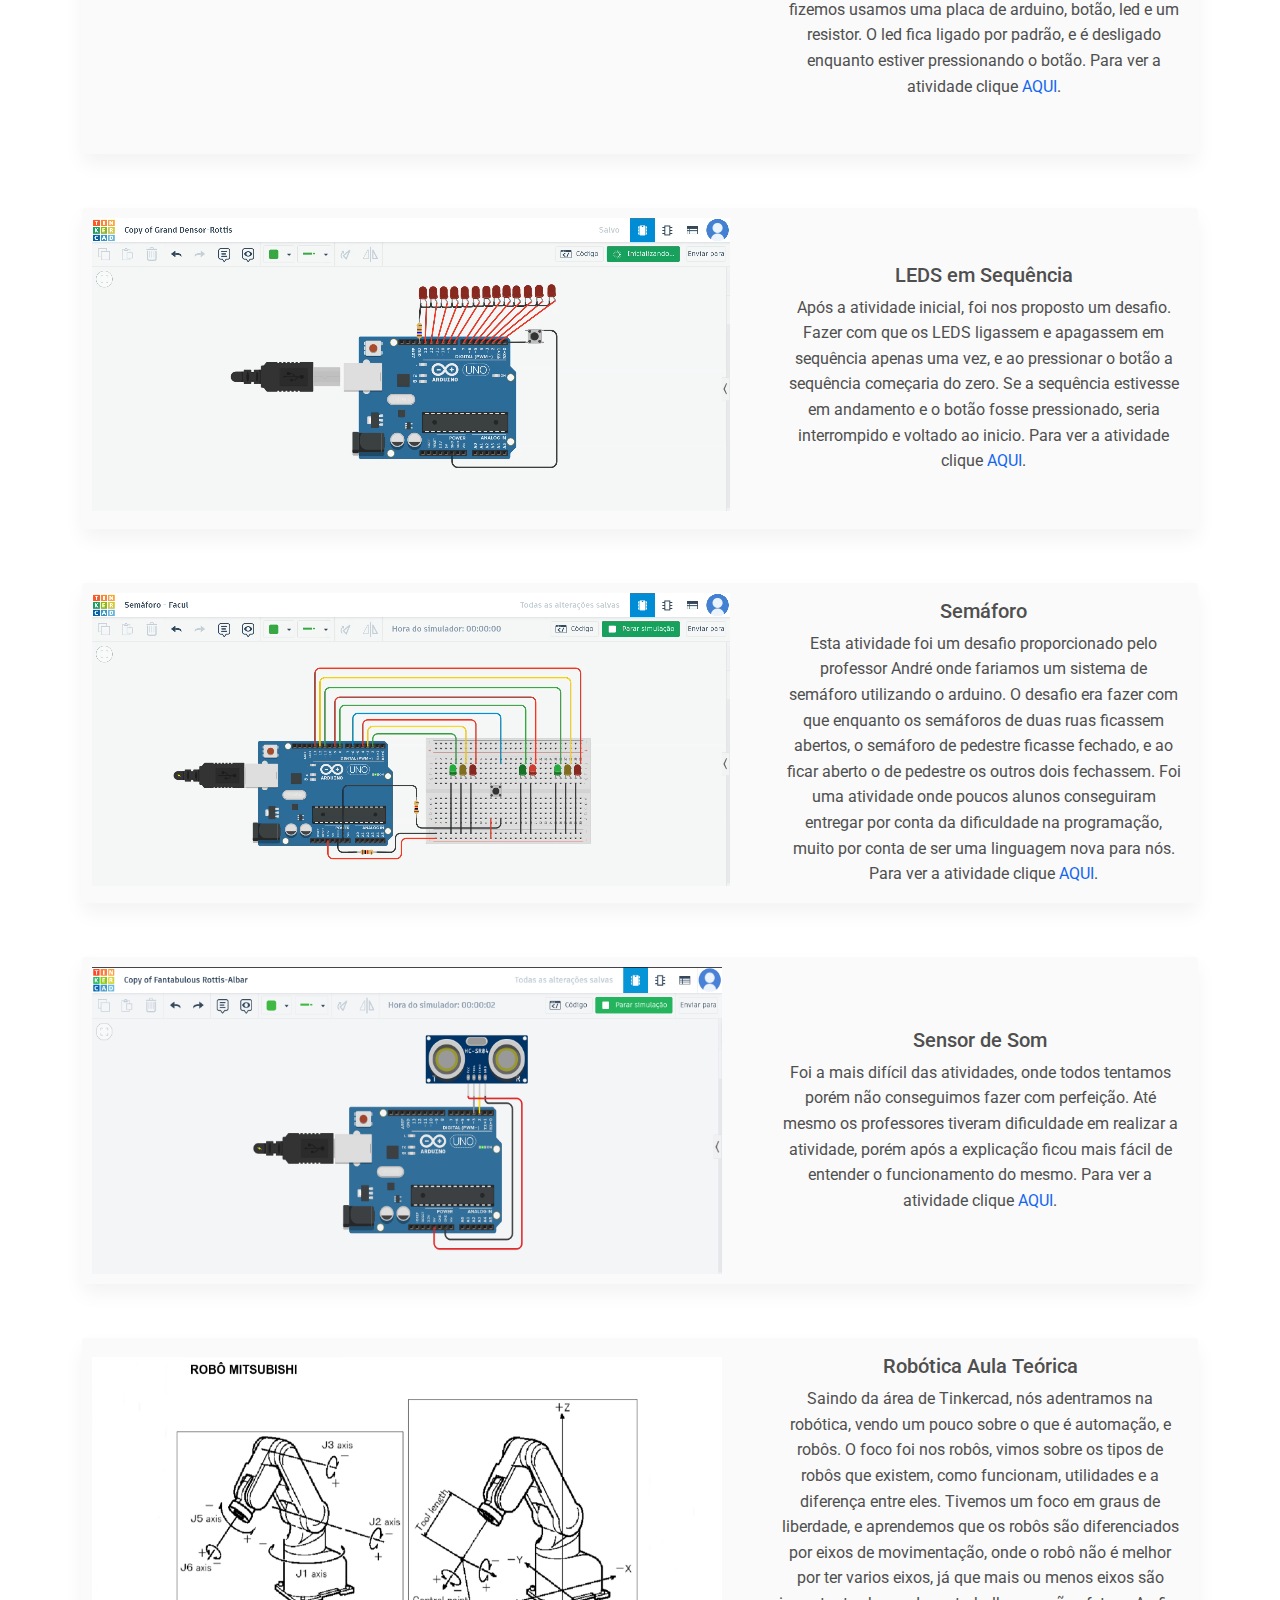
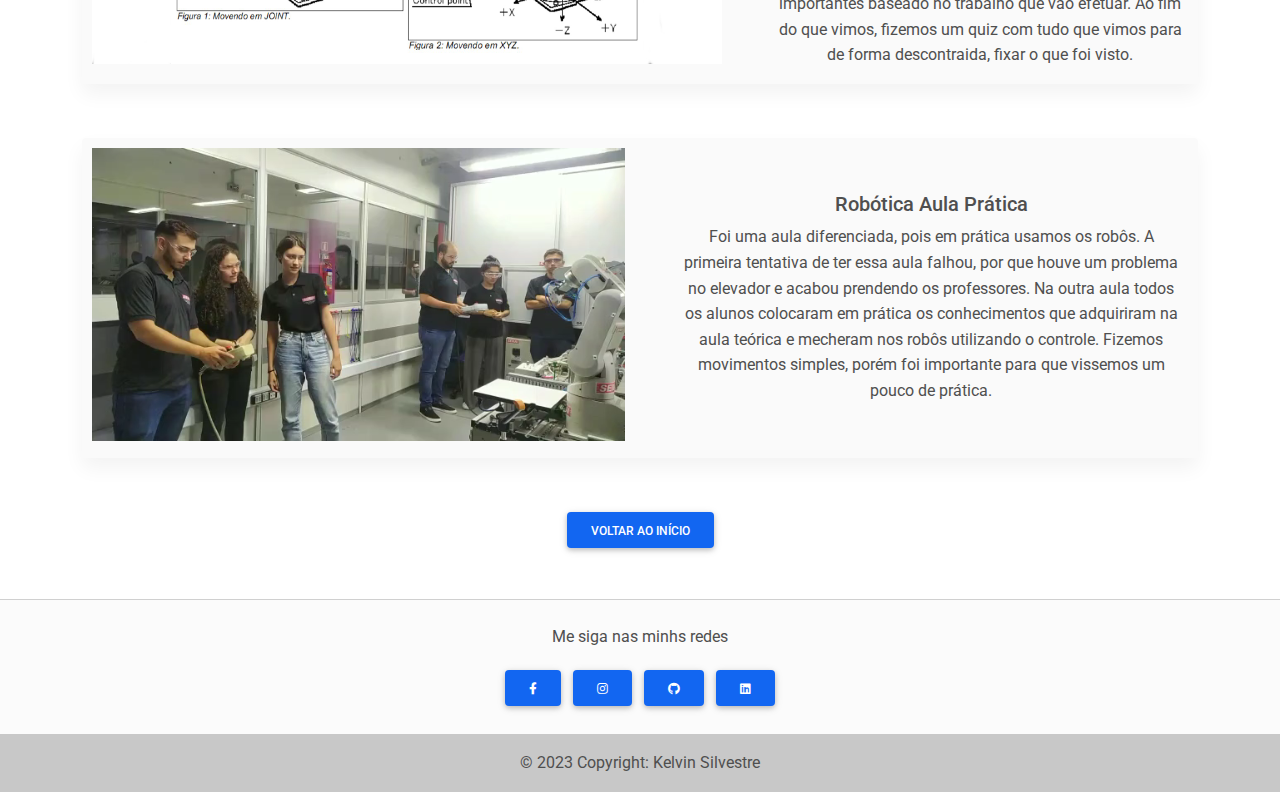
==== commit 70b217ab: "Ajustes nas Paginas" ====
--- a/FirstSemester/AI/pagina-automacao.html
+++ b/FirstSemester/AI/pagina-automacao.html
@@ -1,5 +1,5 @@
 <!DOCTYPE html>
-<html lang="en">
+<html lang="pt-BR">
 <head>
     <meta charset="UTF-8" />
     <meta name="viewport" content="width=device-width, initial-scale=1, shrink-to-fit=no" />
@@ -98,7 +98,8 @@
           <div class="text-white">
             <h1 class="mb-3">Automação Industrial</h1>
             <h5 class="mb-4">Arduino e Robôs</h5>
-            
+            <a class="btn btn-outline-light btn-lg m-2"
+              rel="nofollow" target="_blank">Imagens e videos das atividades que fizemos</a>
           </div>
         </div>
       </div>
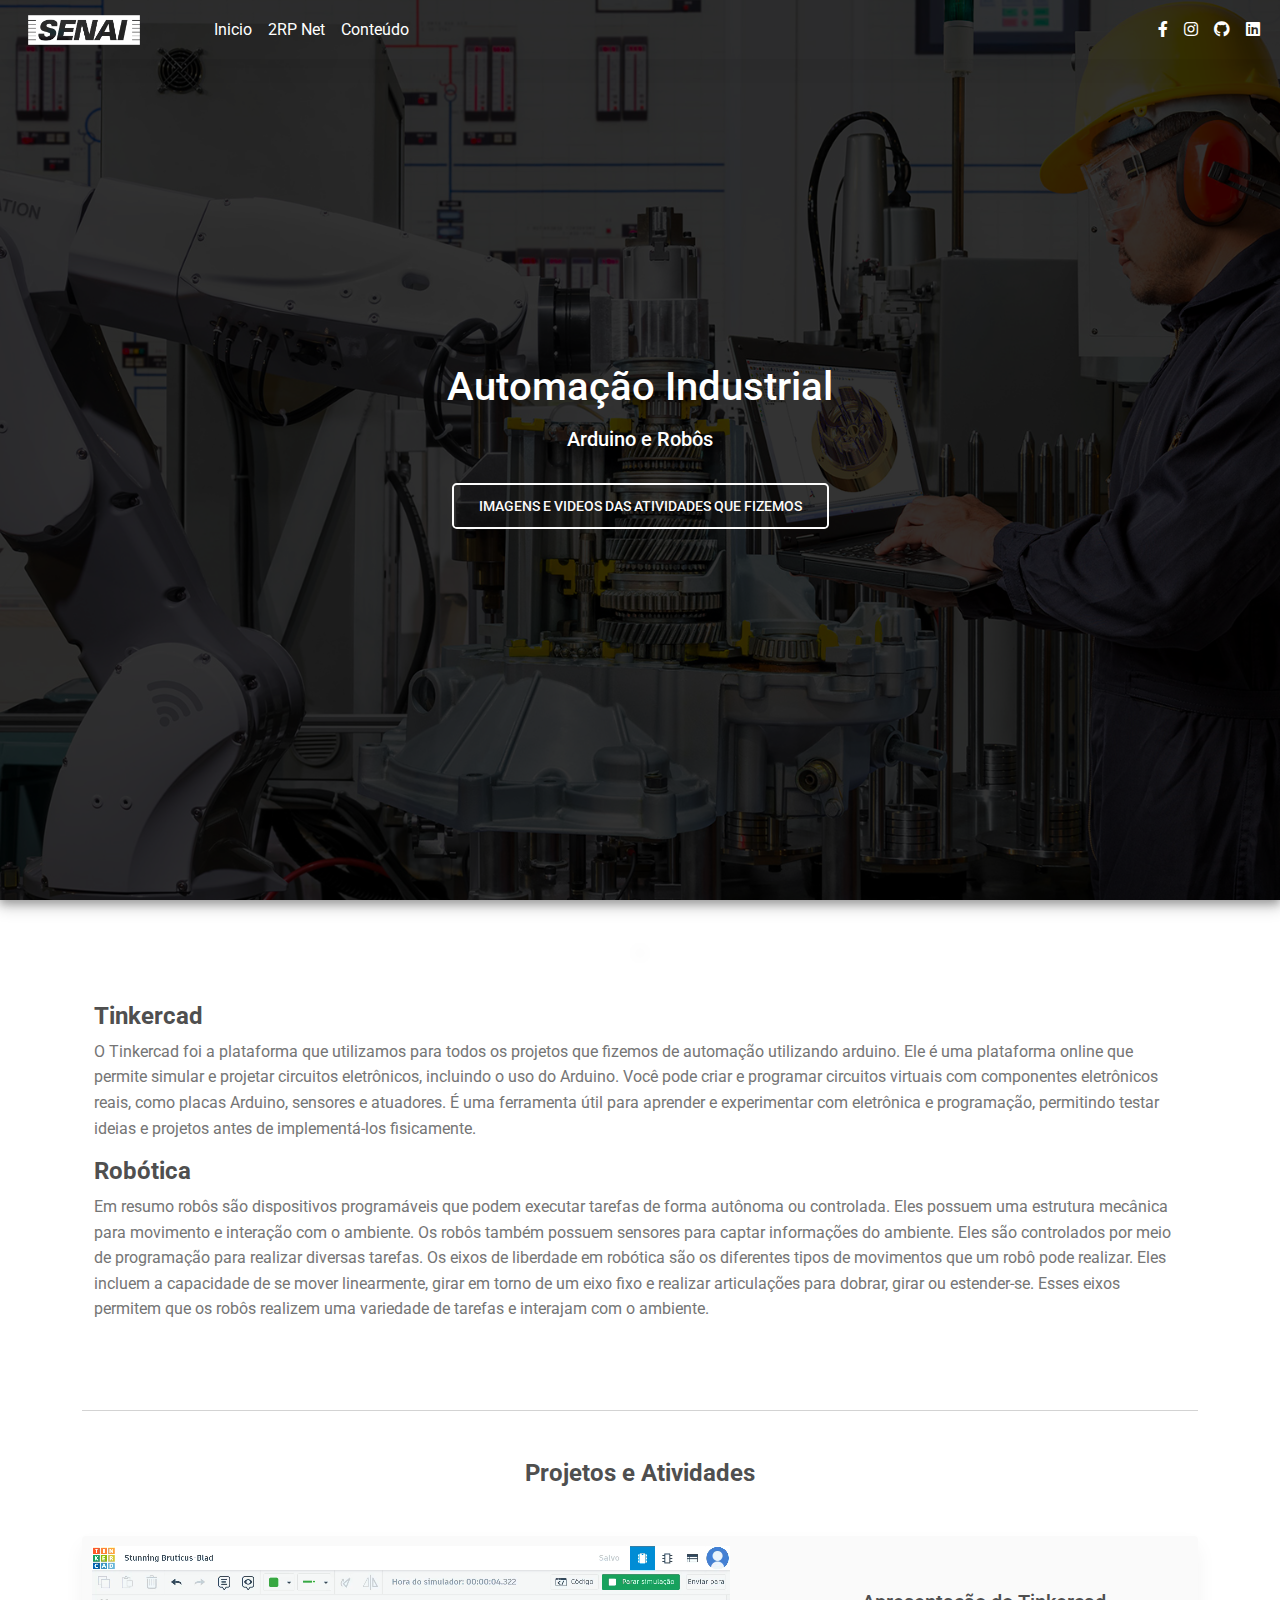
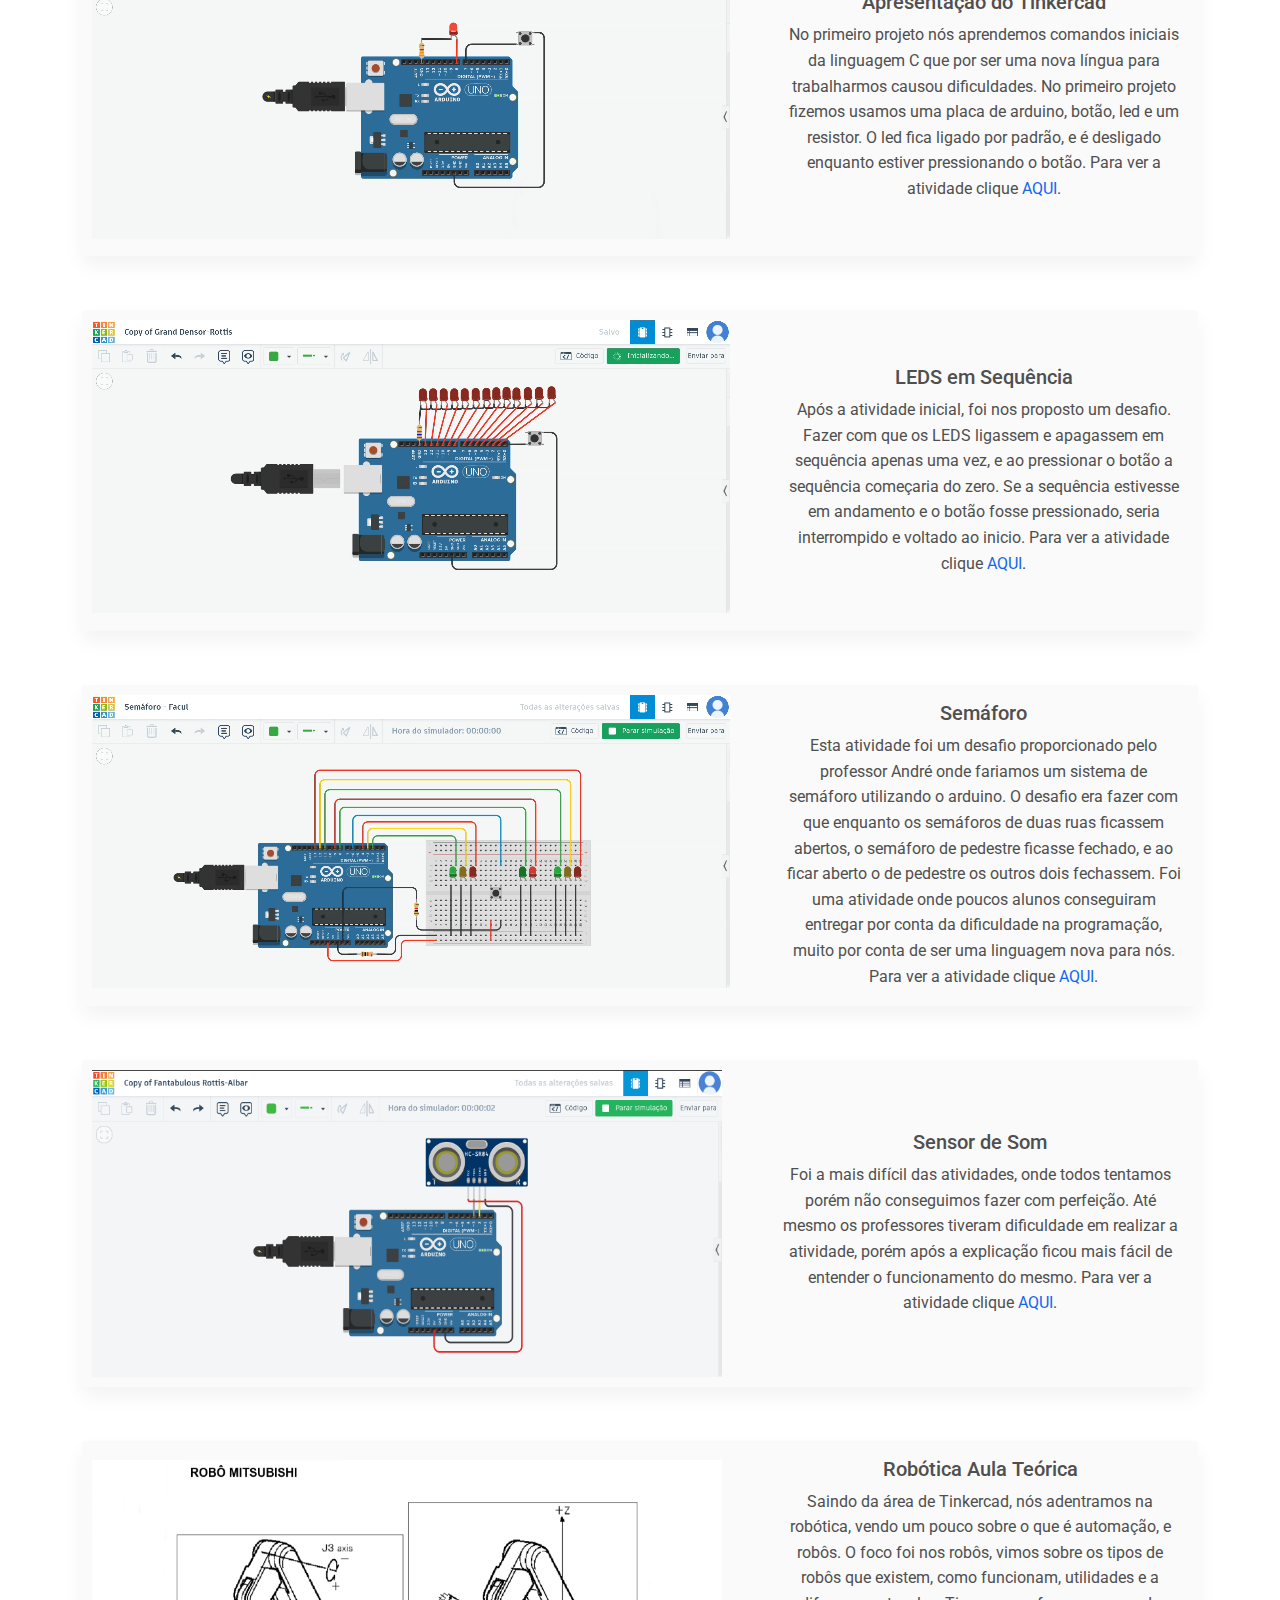
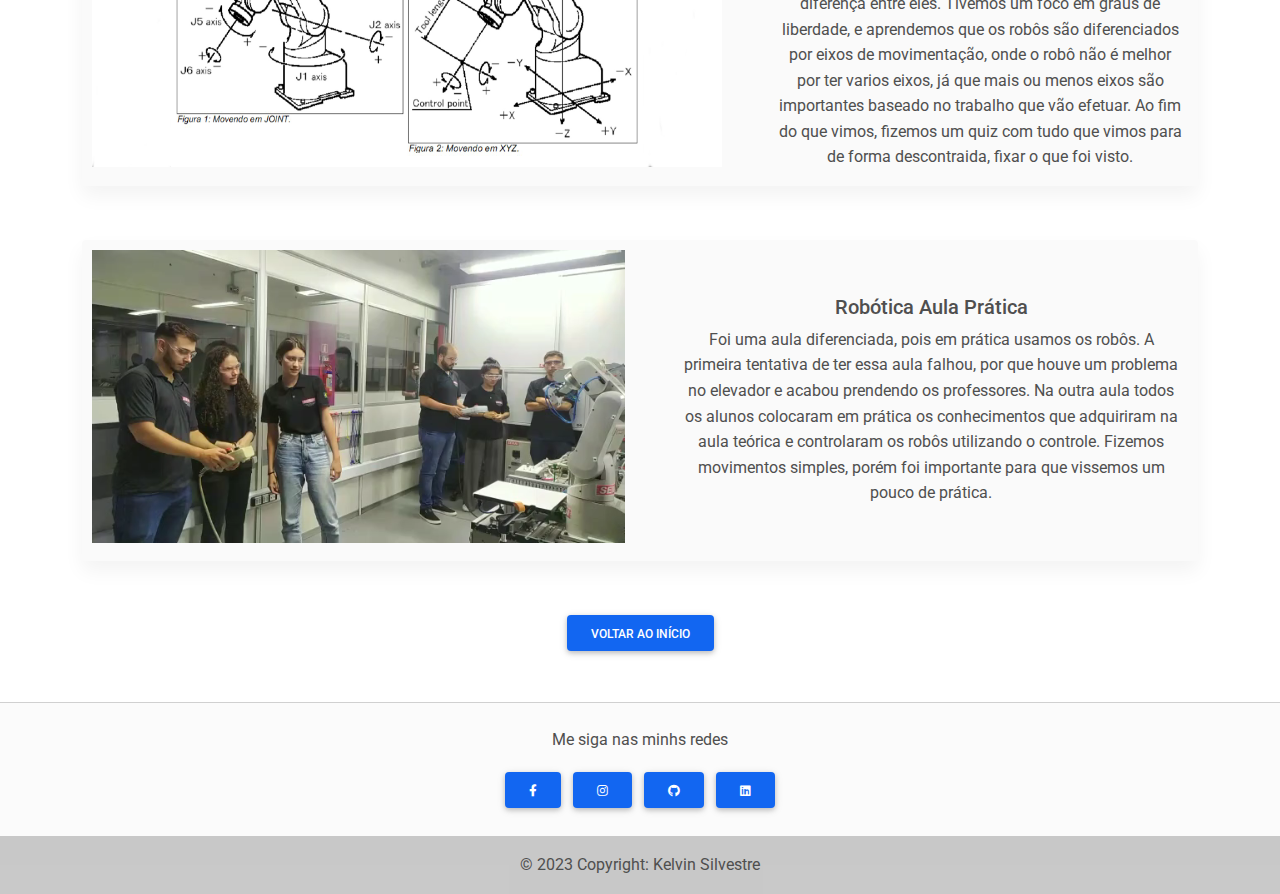
==== commit 5d715669: "Site Finalizado" ====
--- a/FirstSemester/AI/pagina-automacao.html
+++ b/FirstSemester/AI/pagina-automacao.html
@@ -124,18 +124,22 @@
           </div>
 
           <div class="col-md-6 gx-5 mb-4">
-            <h4><strong>Arduino</strong></h4>
+            <h4><strong>Tinkercad</strong></h4>
             <p class="text-muted">
-              Quando entramos na matéria de Automação, começamos usando o Tinkercad, uma plataforma que
-              permite com que você faça aplicações de mecatrônica. Nós usamos para fazer projetos com 
-              arduino, já que seria mais fácil do que usar arduinos físicos. No Tinkercad nós usamos linguagem
-              c para realizar todas as atividades.
+              O Tinkercad foi a plataforma que utilizamos para todos os projetos que fizemos de automação utilizando arduino. 
+              Ele é uma plataforma online que permite simular e projetar circuitos eletrônicos, incluindo o uso do Arduino. 
+              Você pode criar e programar circuitos virtuais com componentes eletrônicos reais, como placas Arduino, sensores e 
+              atuadores. É uma ferramenta útil para aprender e experimentar com eletrônica e programação, permitindo testar ideias 
+              e projetos antes de implementá-los fisicamente.
             </p>
             <h4><strong>Robótica</strong></h4>
             <p class="text-muted">
-              As aulas de robóticas foram divididas em teoria e prática. A teoria foi focada em explicações
-              e um quiz e a prática foi focada em trabalhar com os robôs, controlando para entender melhor 
-              o funcionamento.
+              Em resumo robôs são dispositivos programáveis que podem executar  tarefas de forma autônoma ou controlada. 
+              Eles possuem uma estrutura mecânica para movimento e interação com o ambiente. Os robôs também possuem sensores para 
+              captar informações do ambiente. Eles são controlados por meio de programação para realizar diversas tarefas.
+              Os eixos de liberdade em robótica são os diferentes tipos de movimentos que um robô pode realizar. Eles incluem a 
+              capacidade de se mover linearmente, girar em torno de um eixo fixo e realizar articulações para dobrar, girar ou 
+              estender-se. Esses eixos permitem que os robôs realizem uma variedade de tarefas e interajam com o ambiente.
             </p>
           </div>
         </div>
@@ -197,7 +201,7 @@
                    ficassem abertos, o semáforo de pedestre ficasse fechado, e ao ficar aberto o de pedestre
                    os outros dois fechassem. Foi uma atividade onde poucos alunos conseguiram entregar por conta
                    da dificuldade na programação, muito por conta de ser uma linguagem nova para nós. Para ver a
-                   atividade clique <a href="https://www.tinkercad.com/things/j2K2txsx2aq-ultrasonico/editel?sharecode=Gz8Qt6Kpqqrf-bLK-QaQs-d2o6uQn0w14br02YgrdwI" target="_blank">AQUI</a>.
+                   atividade clique <a href="https://www.tinkercad.com/things/4OouCDBOs80-semaforo-facul/editel?sharecode=Z3HbN2yXOePt9eadi7kemTWtAgp5r4_Hzd_wCqsE9jM" target="_blank">AQUI</a>.
                 </p>
                 
               </div>
@@ -251,7 +255,7 @@
                   Foi uma aula diferenciada, pois em prática usamos os robôs. A primeira tentativa de ter essa aula
                   falhou, por que houve um problema no elevador e acabou prendendo os professores.
                   Na outra aula todos os alunos colocaram em prática os conhecimentos que adquiriram na aula teórica
-                  e mecheram nos robôs utilizando o controle. Fizemos movimentos simples, porém foi importante para que
+                  e controlaram os robôs utilizando o controle. Fizemos movimentos simples, porém foi importante para que
                   vissemos um pouco de prática.
                 </p>
               </div>
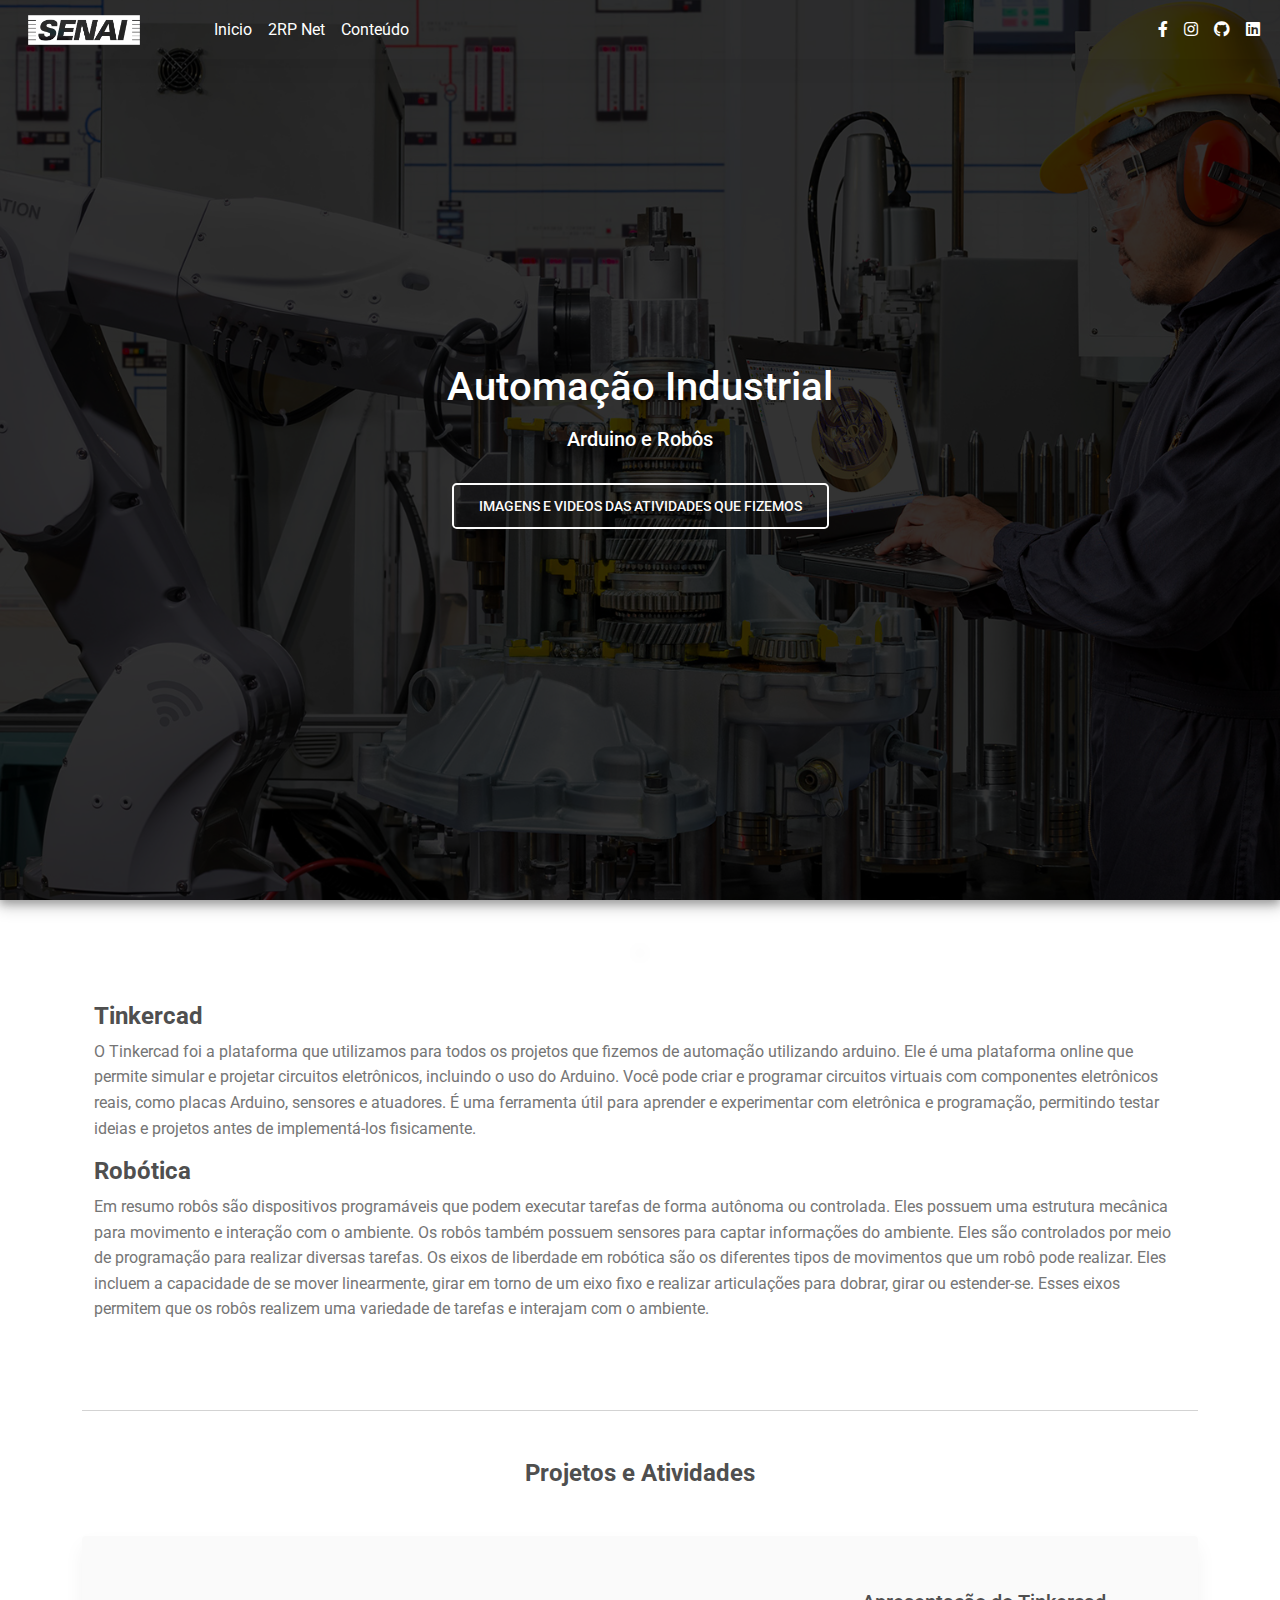
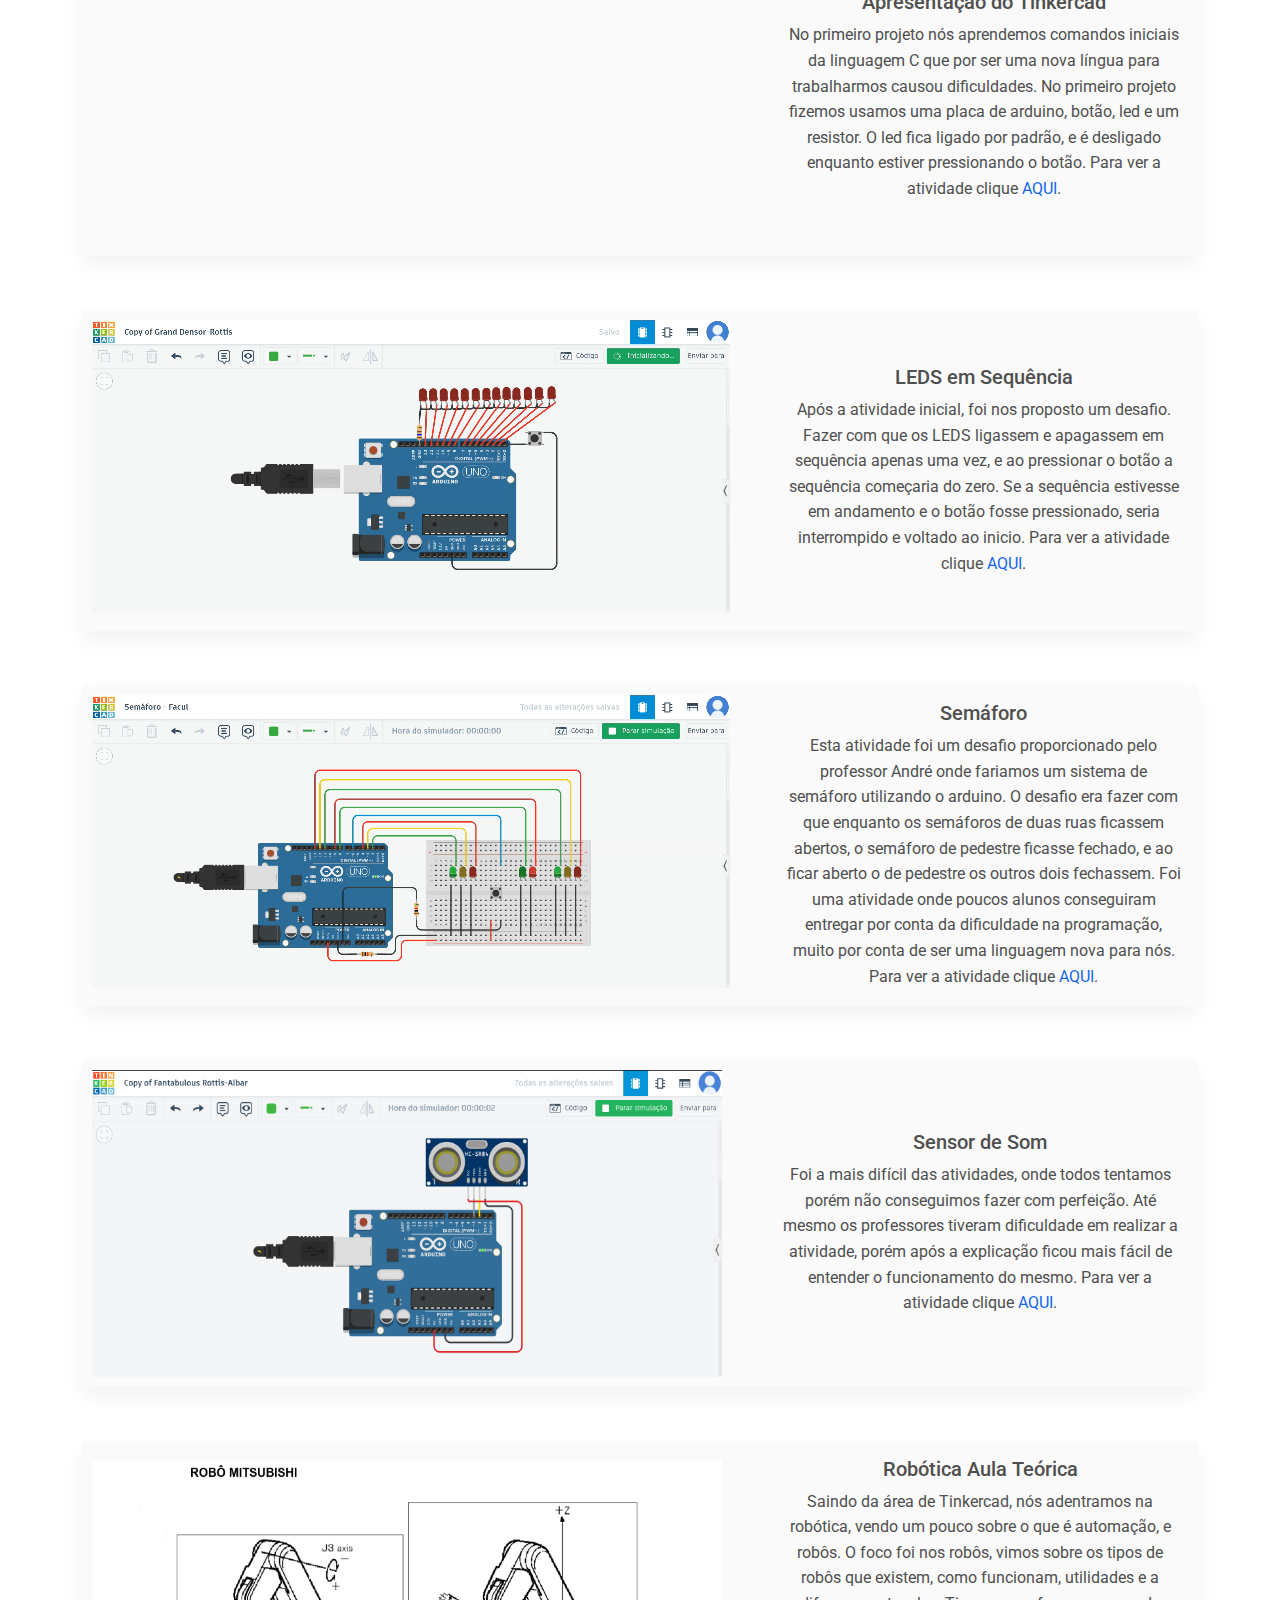
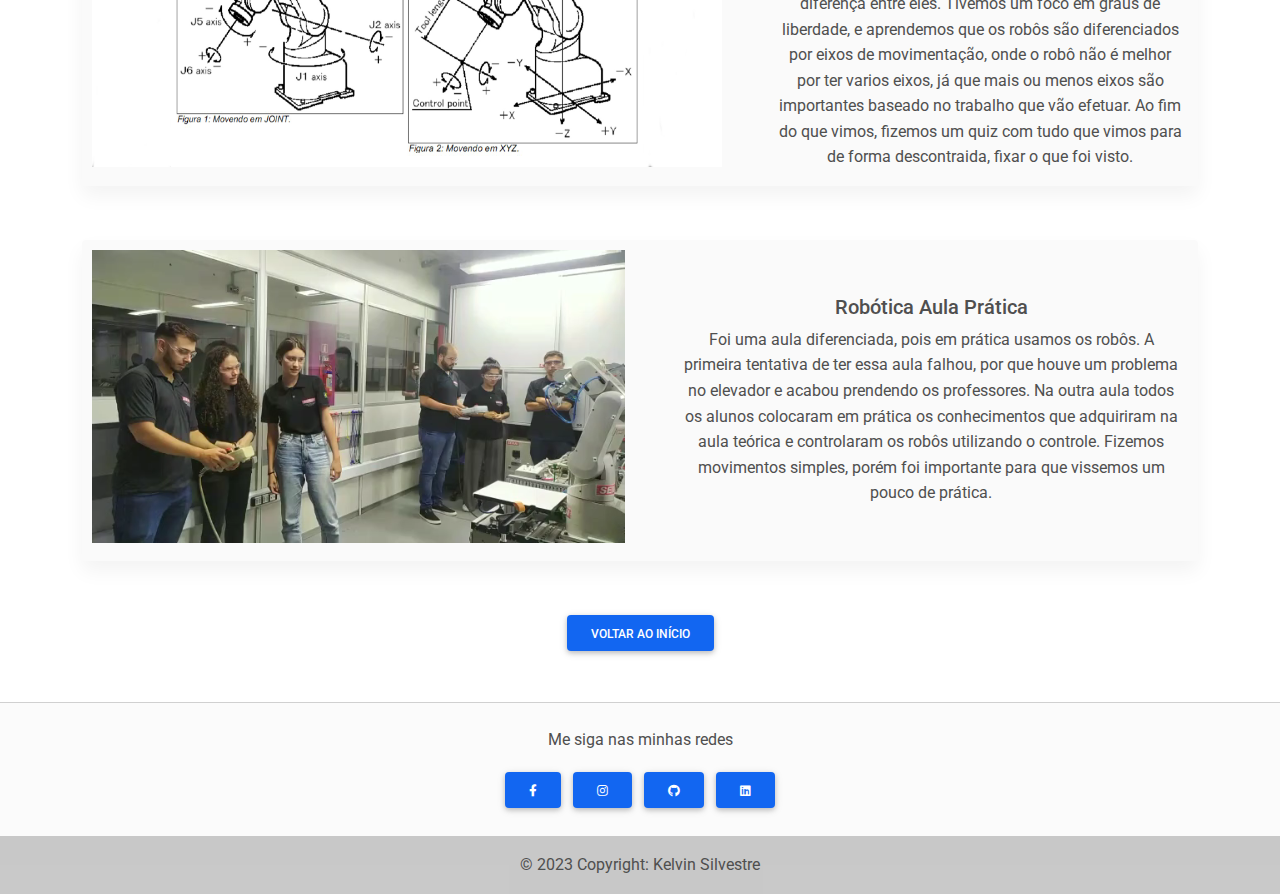
==== commit 925a9be1: "Projeto 101% Finalizado" ====
--- a/FirstSemester/AI/pagina-automacao.html
+++ b/FirstSemester/AI/pagina-automacao.html
@@ -281,7 +281,7 @@
     <hr class="m-0" />
 
     <div class="text-center py-4 align-items-center">
-      <p>Me siga nas minhs redes</p>
+      <p>Me siga nas minhas redes</p>
       <a href="https://www.facebook.com/kelvin.silvestre.5" class="btn btn-primary m-1" role="button"
         rel="nofollow" target="_blank">
         <i class="fab fa-facebook-f"></i>
